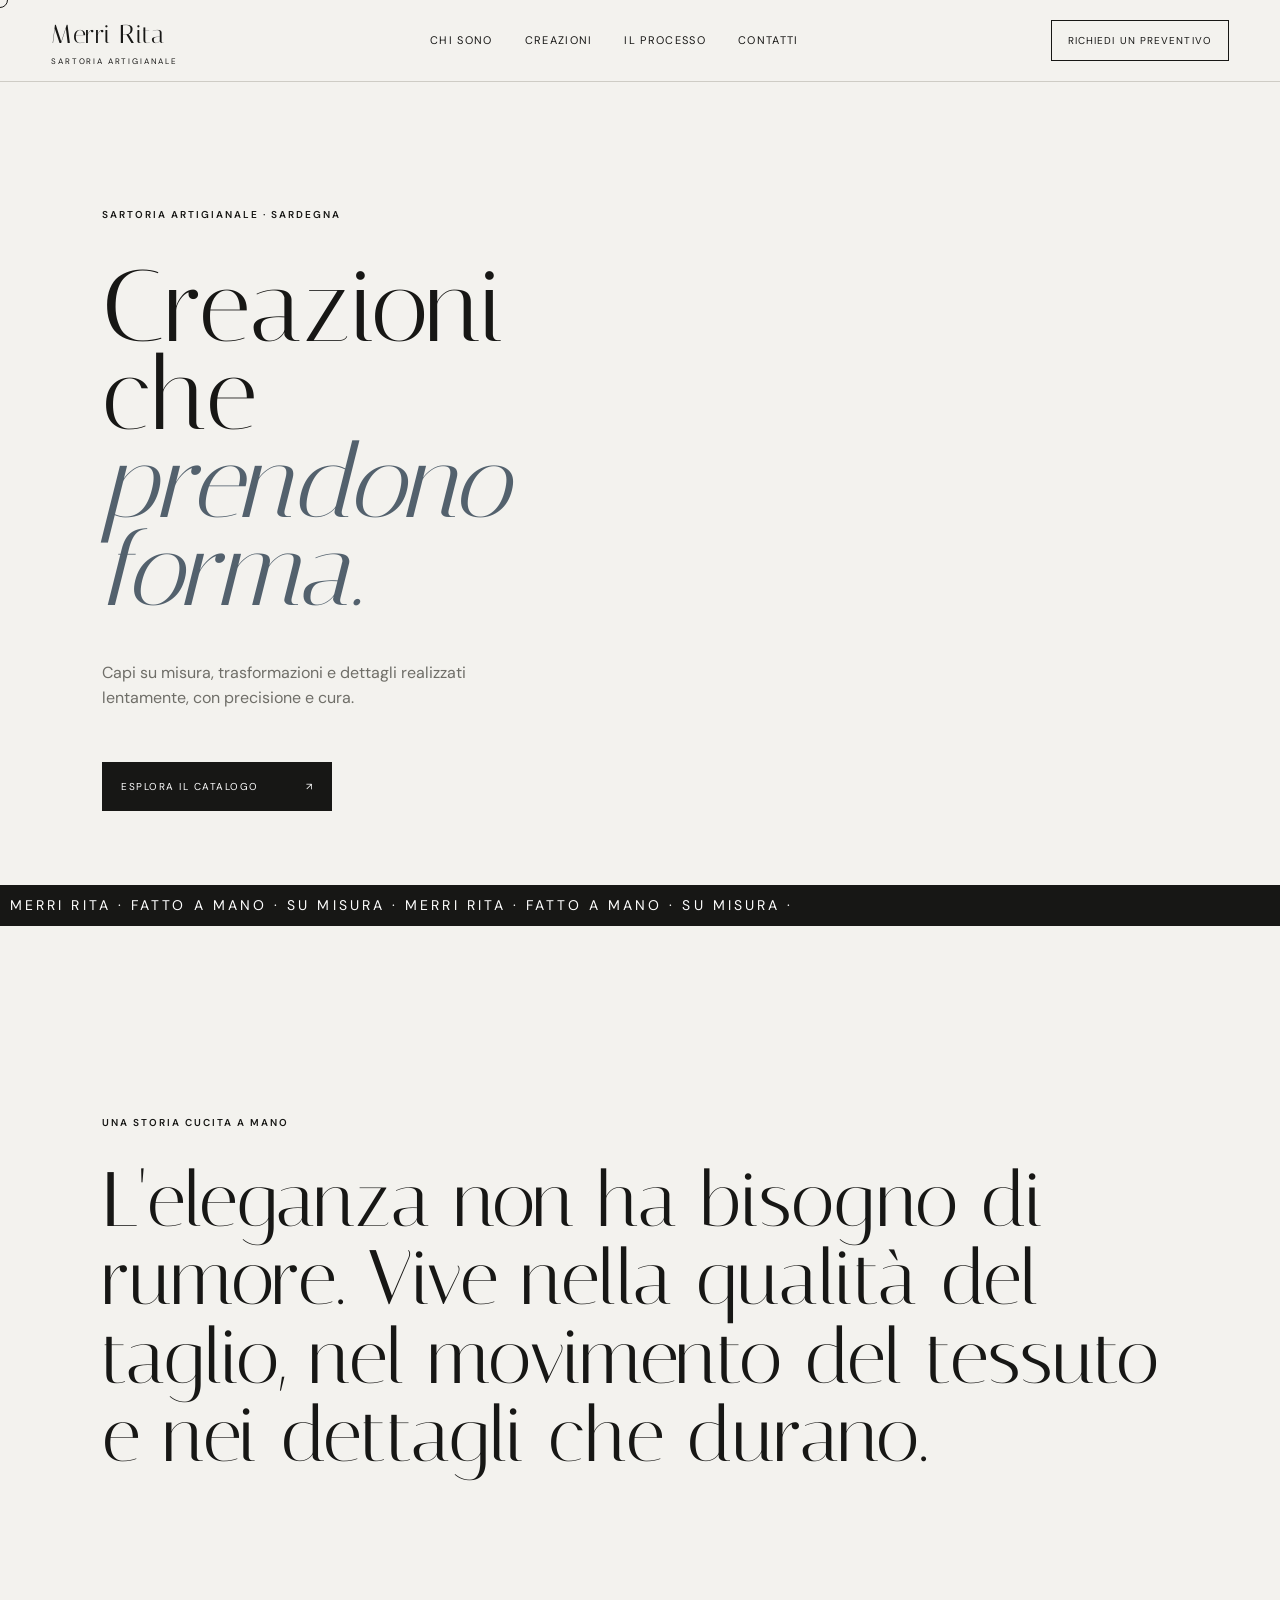
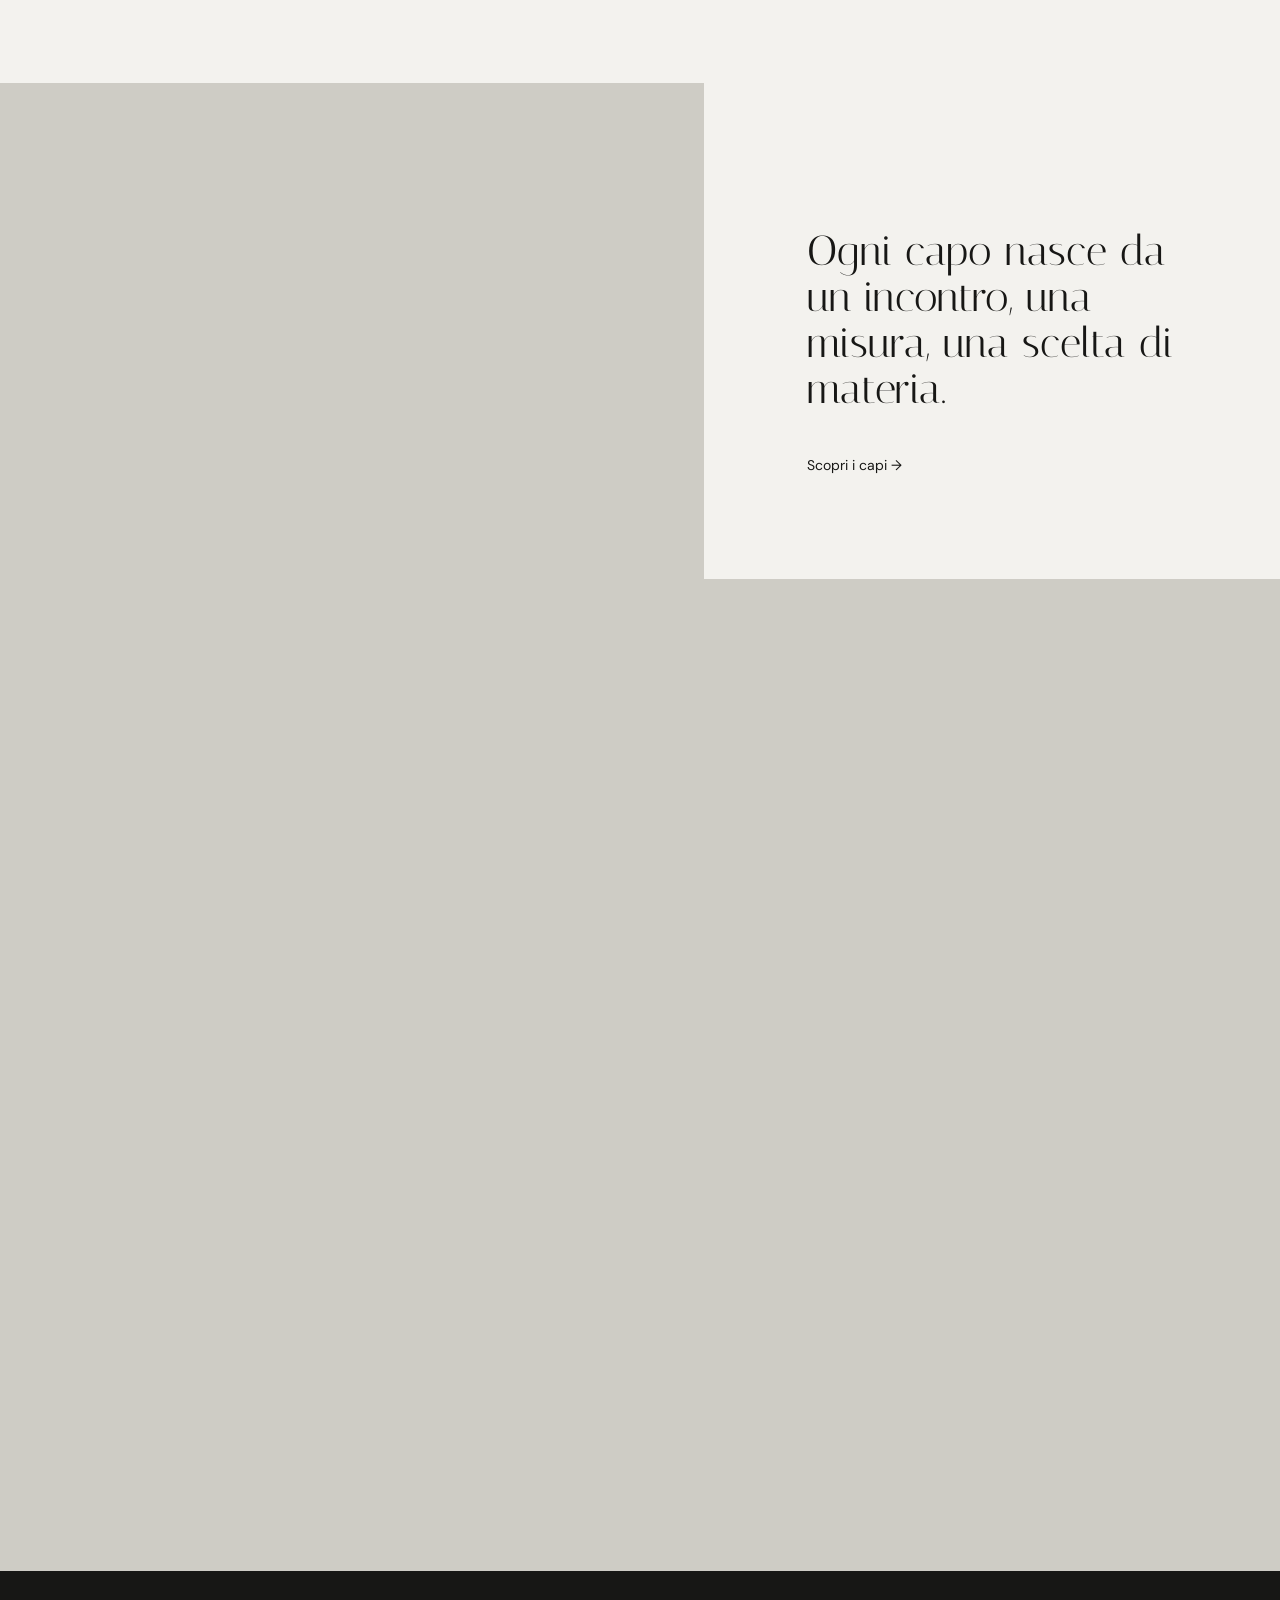
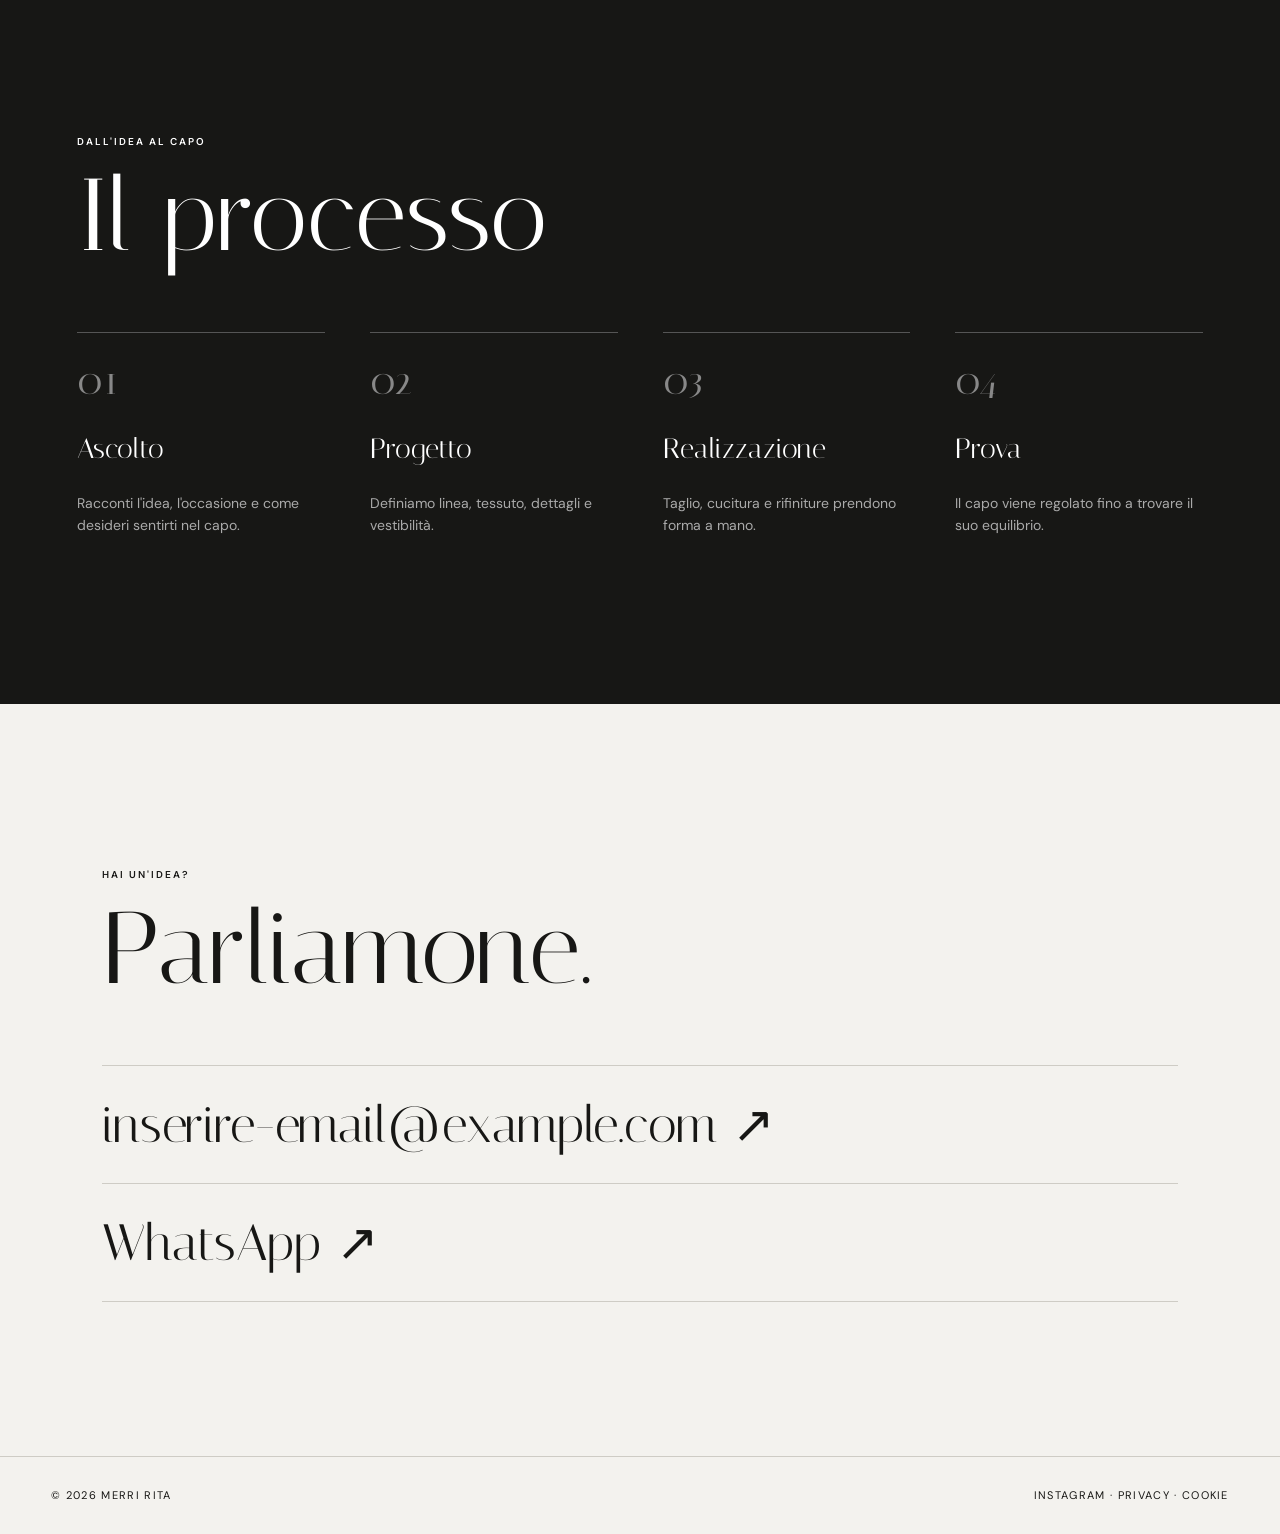
==== index.html @ fb763aa8 "Add files via upload" ====
<!doctype html><html lang="it"><head><meta charset="utf-8"><meta name="viewport" content="width=device-width,initial-scale=1"><meta name="description" content="Merri Rita, sartoria artigianale e creazioni su misura."><title>Merri Rita | Sartoria artigianale</title><link rel="preconnect" href="https://fonts.googleapis.com"><link rel="preconnect" href="https://fonts.gstatic.com" crossorigin><link href="https://fonts.googleapis.com/css2?family=DM+Sans:wght@300;400;500;600&family=Italiana&display=swap" rel="stylesheet"><link rel="stylesheet" href="styles.css"></head><body>
<div class="cursor"></div><header class="topbar"><a class="brand" href="index.html">Merri Rita<span>Sartoria artigianale</span></a><button class="menu" aria-label="Apri menu">Menu</button><nav><a href="#storia">Chi sono</a><a href="catalogo.html">Creazioni</a><a href="#processo">Il processo</a><a href="#contatti">Contatti</a></nav><a class="pill" href="#contatti">Richiedi un preventivo</a></header>
<main><section class="hero"><div class="hero-copy reveal"><p class="eyebrow">Sartoria artigianale · Sardegna</p><h1>Creazioni che<br><em>prendono forma.</em></h1><p class="lead">Capi su misura, trasformazioni e dettagli realizzati lentamente, con precisione e cura.</p><a class="cta" href="catalogo.html">Esplora il catalogo <span>↗</span></a></div><a href="catalogo.html" class="hero-media image-reveal"><img src="assets/images/hero.jpg" alt="Anteprima editoriale della collezione Merri Rita"><span class="vertical">Scorri per scoprire</span></a><div class="marquee"><div>MERRI RITA · FATTO A MANO · SU MISURA · MERRI RITA · FATTO A MANO · SU MISURA ·</div></div></section>
<section class="manifesto" id="storia"><p class="eyebrow reveal">Una storia cucita a mano</p><h2 class="split reveal">L'eleganza non ha bisogno di rumore. Vive nella qualità del taglio, nel movimento del tessuto e nei dettagli che durano.</h2></section>
<section class="editorial-grid"><a class="tile tall image-reveal" href="catalogo.html"><img src="assets/images/look-1.jpg" alt="Creazione sartoriale"><span>01 · Creazioni</span></a><div class="tile text-card reveal"><p>Ogni capo nasce da un incontro, una misura, una scelta di materia.</p><a href="catalogo.html">Scopri i capi →</a></div><a class="tile image-reveal" href="catalogo.html"><img src="assets/images/look-2.jpg" alt="Dettaglio sartoriale"><span>02 · Dettagli</span></a><a class="tile wide image-reveal" href="catalogo.html"><img src="assets/images/look-3.jpg" alt="Abito in movimento"><span>03 · Movimento</span></a></section>
<section class="process" id="processo"><div class="section-head reveal"><p class="eyebrow">Dall'idea al capo</p><h2>Il processo</h2></div><div class="steps"><article class="reveal"><b>01</b><h3>Ascolto</h3><p>Racconti l'idea, l'occasione e come desideri sentirti nel capo.</p></article><article class="reveal"><b>02</b><h3>Progetto</h3><p>Definiamo linea, tessuto, dettagli e vestibilità.</p></article><article class="reveal"><b>03</b><h3>Realizzazione</h3><p>Taglio, cucitura e rifiniture prendono forma a mano.</p></article><article class="reveal"><b>04</b><h3>Prova</h3><p>Il capo viene regolato fino a trovare il suo equilibrio.</p></article></div></section>
<section class="contact" id="contatti"><div class="reveal"><p class="eyebrow">Hai un'idea?</p><h2>Parliamone.</h2></div><a class="big-link" href="mailto:inserire-email@example.com">inserire-email@example.com ↗</a><a class="big-link" href="#">WhatsApp ↗</a></section></main><footer><span>© 2026 Merri Rita</span><span>Instagram · Privacy · Cookie</span></footer><script src="app.js"></script></body></html>
---- styles.css ----
:root{--ink:#171715;--paper:#f3f2ee;--line:#ceccc5;--muted:#6f6e68;--blue:#53616d}*{box-sizing:border-box}html{scroll-behavior:smooth}body{margin:0;background:var(--paper);color:var(--ink);font:14px/1.55 'DM Sans',sans-serif}body::selection{background:var(--ink);color:#fff}a{color:inherit;text-decoration:none}img{display:block;width:100%;height:100%;object-fit:cover}.topbar{position:sticky;top:0;z-index:50;height:82px;display:flex;align-items:center;justify-content:space-between;padding:0 4vw;border-bottom:1px solid var(--line);background:rgba(243,242,238,.88);backdrop-filter:blur(16px)}.brand{font-family:Italiana,serif;font-size:26px;letter-spacing:.02em}.brand span{display:block;font:8px 'DM Sans';text-transform:uppercase;letter-spacing:.23em}.topbar nav{display:flex;gap:32px;text-transform:uppercase;font-size:11px;letter-spacing:.12em}.topbar nav a{position:relative}.topbar nav a:after{content:"";position:absolute;left:0;right:100%;bottom:-7px;height:1px;background:var(--ink);transition:.4s}.topbar nav a:hover:after,.topbar nav a.active:after{right:0}.pill{border:1px solid var(--ink);padding:12px 16px;text-transform:uppercase;font-size:10px;letter-spacing:.11em;transition:.3s}.pill:hover,.cta:hover{background:var(--ink);color:#fff}.menu{display:none;background:none;border:0}.hero{min-height:calc(100vh - 82px);display:grid;grid-template-columns:42% 58%;position:relative;overflow:hidden}.hero-copy{padding:9vw 5vw 9vw 8vw;display:flex;flex-direction:column;justify-content:center}.eyebrow{text-transform:uppercase;letter-spacing:.2em;font-size:10px;font-weight:600}.hero h1,.catalog-hero h1,.product-copy h1{font:clamp(62px,8vw,130px)/.86 Italiana,serif;margin:30px 0}.hero h1 em{font-style:italic;color:var(--blue)}.lead{max-width:480px;color:var(--muted);font-size:16px}.cta{display:flex;align-items:center;justify-content:space-between;width:max-content;min-width:230px;margin-top:35px;padding:16px 18px;background:var(--ink);color:white;text-transform:uppercase;font-size:10px;letter-spacing:.15em;border:1px solid var(--ink);transition:.3s}.hero-media{position:relative;overflow:hidden}.hero-media img{transition:transform 1.4s cubic-bezier(.2,.8,.2,1)}.hero-media:hover img{transform:scale(1.025)}.vertical{position:absolute;right:18px;bottom:28px;color:#fff;writing-mode:vertical-rl;text-transform:uppercase;font-size:9px;letter-spacing:.25em}.marquee{position:absolute;bottom:0;left:0;right:0;overflow:hidden;background:var(--ink);color:#fff;padding:10px;text-transform:uppercase;letter-spacing:.22em}.marquee div{white-space:nowrap;animation:marquee 18s linear infinite}@keyframes marquee{to{transform:translateX(-50%)}}.manifesto{padding:14vw 8vw}.manifesto h2{max-width:1150px;font:clamp(42px,6vw,90px)/1.02 Italiana,serif;margin:30px 0}.editorial-grid{display:grid;grid-template-columns:1.1fr .9fr;gap:1px;background:var(--line)}.tile{min-height:55vh;position:relative;overflow:hidden;background:var(--paper)}.tile img{transition:transform 1.2s}.tile:hover img{transform:scale(1.035)}.tile span{position:absolute;left:25px;bottom:20px;color:#fff;text-transform:uppercase;font-size:10px;letter-spacing:.2em}.tile.tall{grid-row:span 2;min-height:110vh}.tile.wide{grid-column:2}.text-card{display:flex;flex-direction:column;justify-content:center;padding:8vw}.text-card p{font:42px/1.1 Italiana,serif}.process{padding:12vw 6vw;background:var(--ink);color:#fff}.section-head h2,.contact h2,.detail-strip h2{font:clamp(55px,8vw,110px)/.9 Italiana,serif;margin:20px 0 70px}.steps{display:grid;grid-template-columns:repeat(4,1fr);gap:45px}.steps article{border-top:1px solid #555;padding-top:24px}.steps b{font:40px Italiana;color:#888}.steps h3{font:28px Italiana}.steps p{color:#aaa}.contact{padding:12vw 8vw}.big-link{display:block;font:clamp(28px,4vw,60px) Italiana;border-top:1px solid var(--line);padding:28px 0}.big-link:last-child{border-bottom:1px solid var(--line)}footer{display:flex;justify-content:space-between;padding:30px 4vw;border-top:1px solid var(--line);font-size:11px;text-transform:uppercase;letter-spacing:.12em}.catalog-hero{display:grid;grid-template-columns:42% 58%;min-height:70vh}.catalog-hero>div:first-child{padding:9vw 6vw}.catalog-hero h1{margin-bottom:30px}.catalog-hero p{max-width:360px;color:var(--muted)}.catalog-hero>div:last-child{overflow:hidden}.catalog{padding:30px 4vw 10vw}.filters{display:flex;gap:12px;border-bottom:1px solid var(--line);padding:20px 0 30px;position:sticky;top:82px;background:var(--paper);z-index:20}.filter{border:0;background:none;padding:10px 20px;text-transform:uppercase;font-size:10px;letter-spacing:.15em;cursor:pointer}.filter.active{background:var(--ink);color:#fff}.product-grid{display:grid;grid-template-columns:repeat(3,1fr);gap:6vw 20px;padding-top:60px}.product{transition:opacity .4s,transform .4s}.product.hidden{opacity:0;transform:scale(.96);display:none}.product.offset{transform:translateY(80px)}.product>div{height:520px;position:relative;overflow:hidden}.product img{transition:transform .9s}.product:hover img{transform:scale(1.035)}.product i{position:absolute;right:15px;top:15px;background:#fff;border-radius:50%;width:48px;height:48px;display:grid;place-items:center;font-style:normal;font-size:10px}.product small{display:block;margin-top:18px;text-transform:uppercase;letter-spacing:.18em;color:var(--muted)}.product h2{font:28px Italiana;margin:8px 0}.product span{text-transform:uppercase;font-size:10px;letter-spacing:.1em}.product-page{min-height:calc(100vh - 82px);display:grid;grid-template-columns:58% 42%}.viewer-wrap{background:#e8e6e0;display:grid;place-items:center;padding:50px}.viewer{width:min(100%,720px);height:78vh;position:relative;cursor:ew-resize;touch-action:none;overflow:hidden}.viewer-hint{position:absolute;left:50%;bottom:20px;transform:translateX(-50%);padding:12px 18px;background:rgba(255,255,255,.9);font-size:10px;text-transform:uppercase;letter-spacing:.14em;white-space:nowrap}.product-copy{padding:7vw 5vw;display:flex;flex-direction:column;justify-content:center}.back{margin-bottom:70px;text-transform:uppercase;font-size:10px;letter-spacing:.12em}.product-copy h1{font-size:clamp(58px,6vw,94px)}dl{margin:35px 0;border-top:1px solid var(--line)}dl div{display:flex;justify-content:space-between;border-bottom:1px solid var(--line);padding:15px 0}dt{color:var(--muted)}.detail-strip{display:grid;grid-template-columns:1fr 1fr 1fr;align-items:stretch}.detail-strip img{height:60vh}.detail-strip>div{padding:6vw 4vw;display:flex;flex-direction:column;justify-content:center}.detail-strip h2{font-size:50px;margin:20px 0}.reveal{opacity:0;transform:translateY(45px);transition:opacity .9s,transform .9s cubic-bezier(.2,.8,.2,1)}.reveal.visible{opacity:1;transform:none}.image-reveal{clip-path:inset(0 0 100% 0);transition:clip-path 1.2s cubic-bezier(.2,.8,.2,1)}.image-reveal.visible{clip-path:inset(0)}.cursor{position:fixed;width:16px;height:16px;border:1px solid var(--ink);border-radius:50%;pointer-events:none;z-index:99;transform:translate(-50%,-50%);transition:width .2s,height .2s;display:none}@media(pointer:fine){.cursor{display:block}}@media(max-width:900px){.topbar{height:70px}.topbar nav,.topbar>.pill{display:none}.menu{display:block}.hero,.catalog-hero,.product-page{grid-template-columns:1fr}.hero-copy{padding:18vw 7vw 12vw}.hero-media{height:65vh}.manifesto{padding:25vw 7vw}.editorial-grid{grid-template-columns:1fr}.tile.tall{min-height:80vh}.tile.wide{grid-column:auto}.steps{grid-template-columns:1fr 1fr}.catalog-hero>div:first-child{padding:20vw 7vw 12vw}.catalog-hero>div:last-child{height:55vh}.filters{top:70px;overflow:auto}.product-grid{grid-template-columns:1fr 1fr}.product.offset{transform:none}.product>div{height:55vw}.viewer-wrap{padding:20px}.viewer{height:65vh}.detail-strip{grid-template-columns:1fr}.detail-strip img{height:55vh}}@media(max-width:560px){.hero h1,.catalog-hero h1{font-size:58px}.steps,.product-grid{grid-template-columns:1fr}.product>div{height:125vw}.detail-strip h2{font-size:40px}.contact{padding:25vw 7vw}footer{gap:20px;flex-direction:column}}@media(prefers-reduced-motion:reduce){*{scroll-behavior:auto!important;animation:none!important;transition:none!important}.reveal{opacity:1;transform:none}.image-reveal{clip-path:none}}
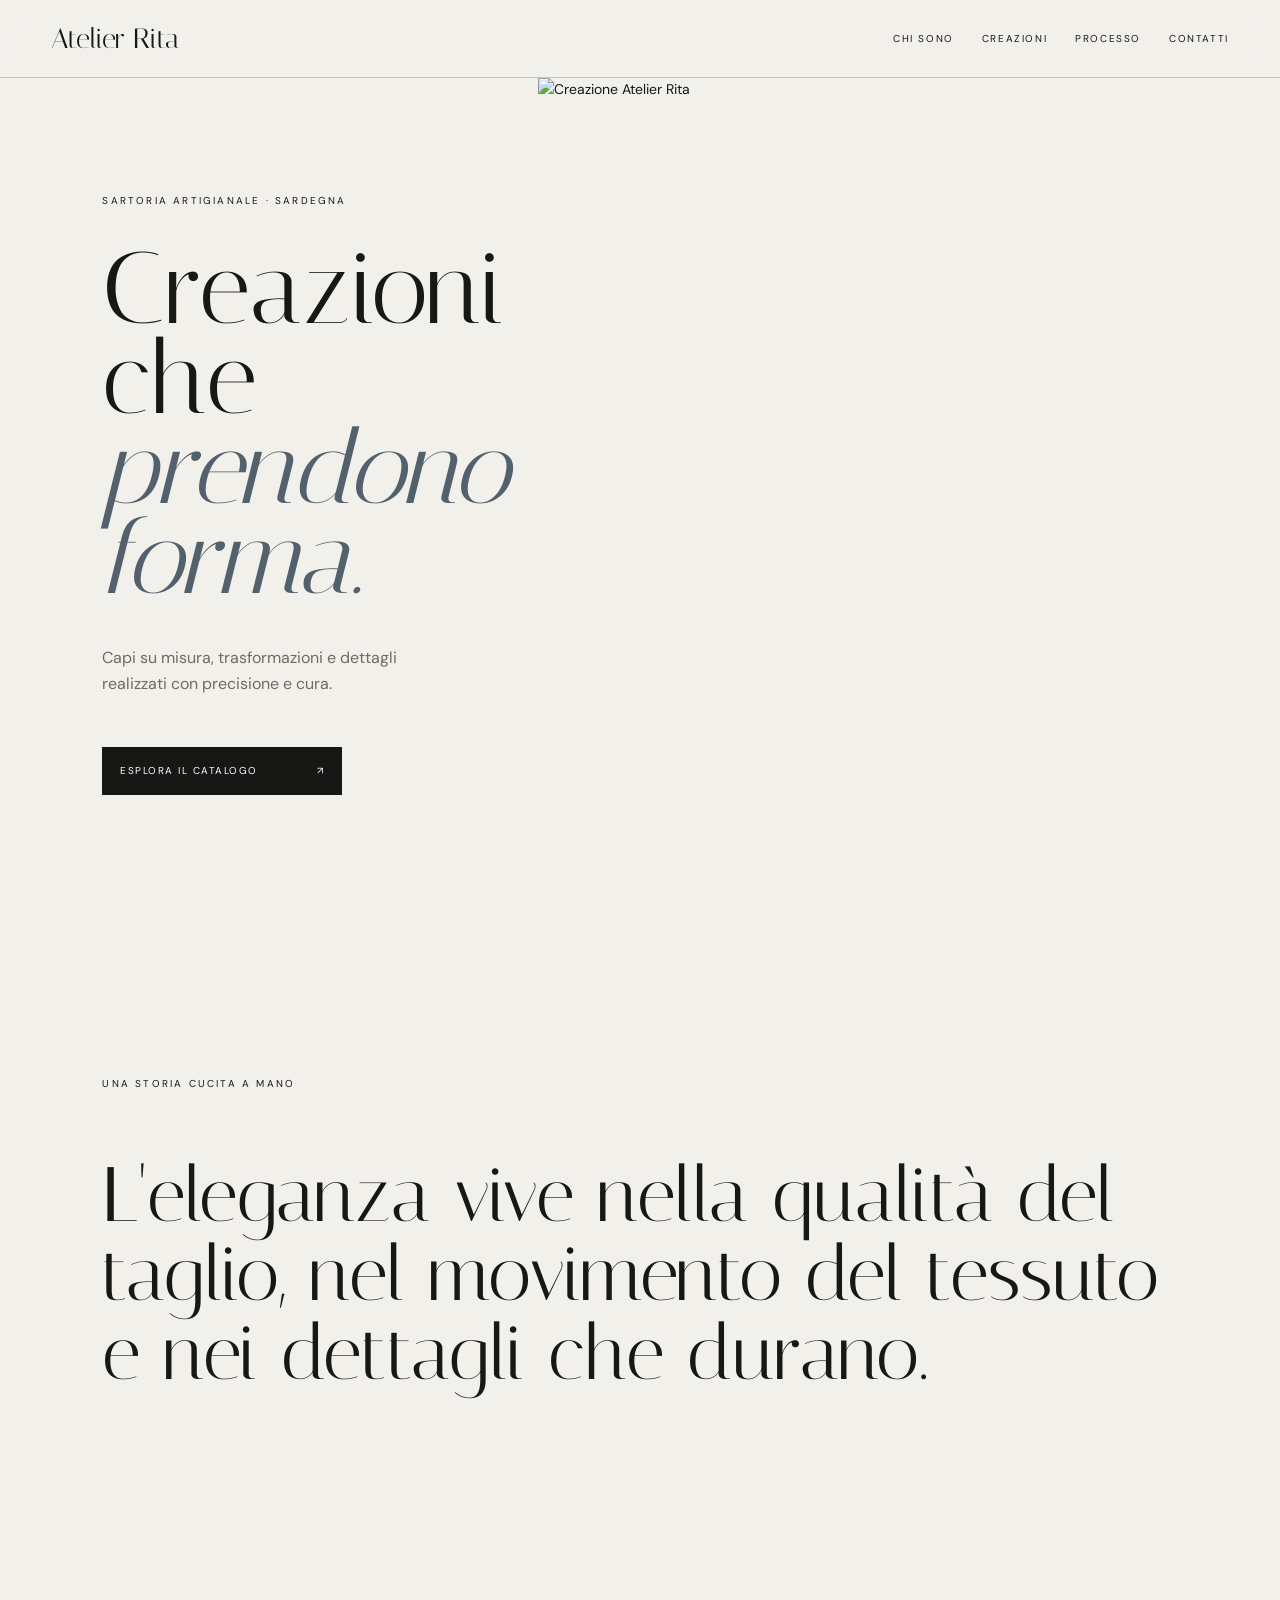
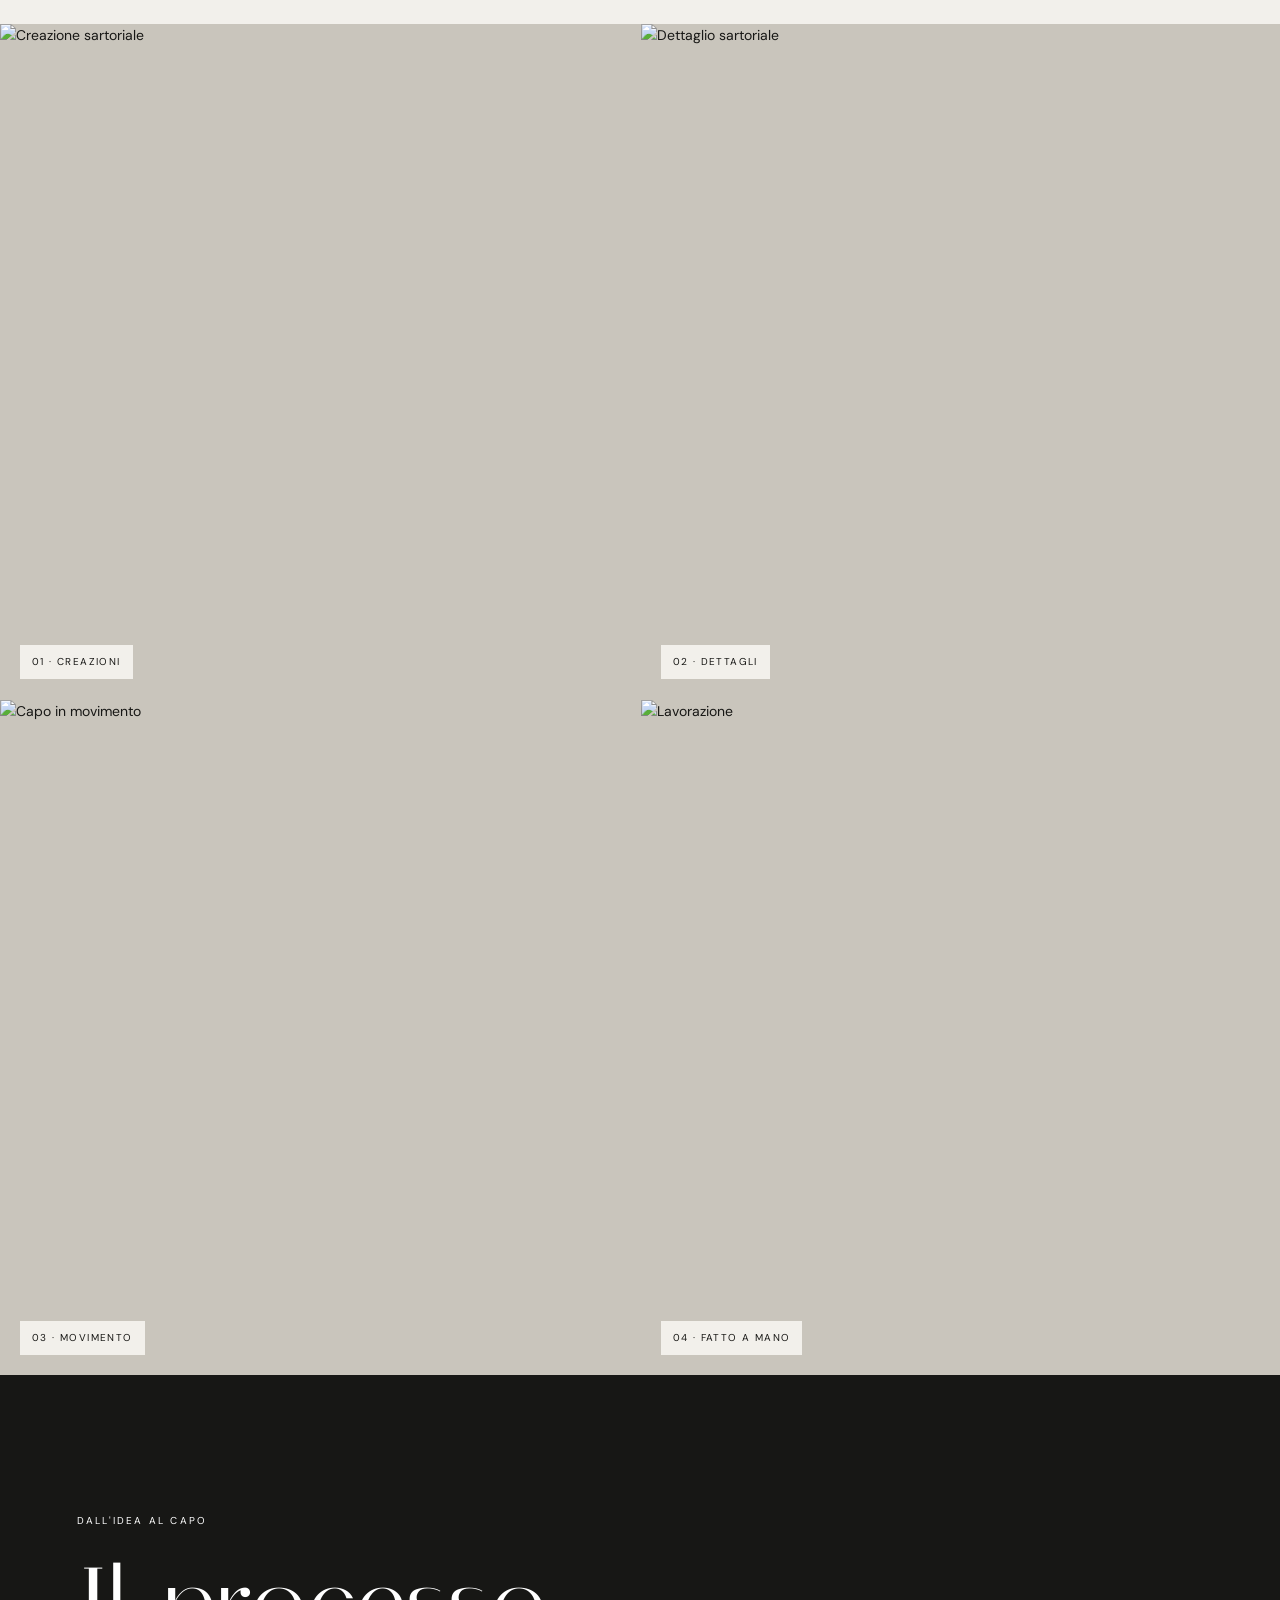
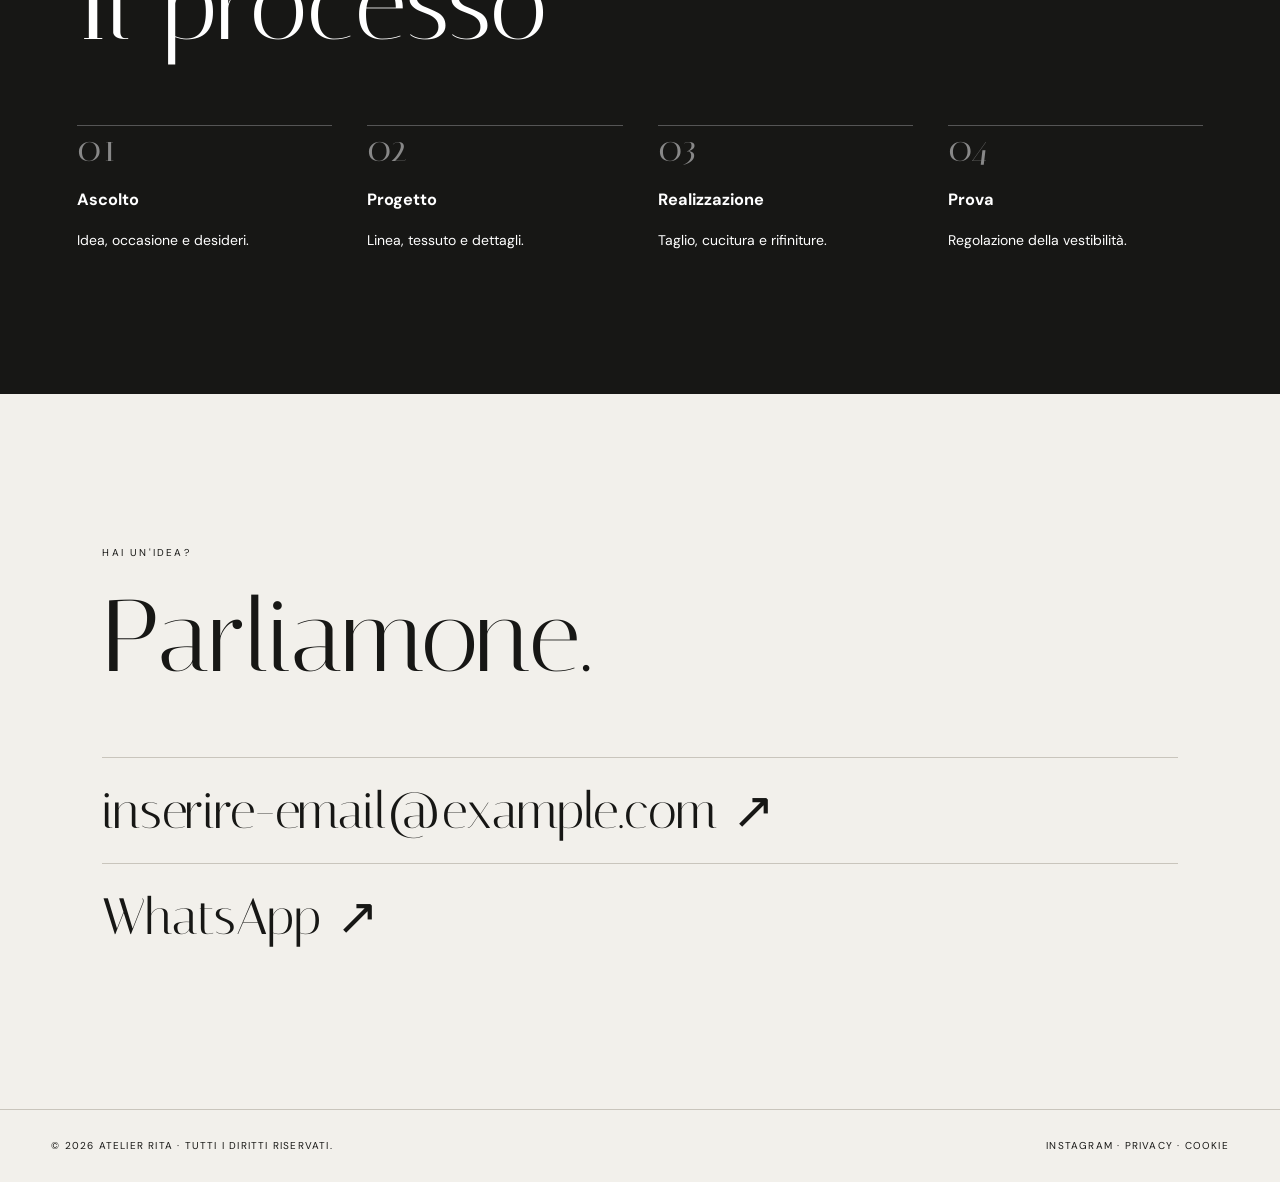
==== commit ea8adebd: "Add files via upload" ====
--- a/index.html
+++ b/index.html
@@ -1,7 +1 @@
-<!doctype html><html lang="it"><head><meta charset="utf-8"><meta name="viewport" content="width=device-width,initial-scale=1"><meta name="description" content="Merri Rita, sartoria artigianale e creazioni su misura."><title>Merri Rita | Sartoria artigianale</title><link rel="preconnect" href="https://fonts.googleapis.com"><link rel="preconnect" href="https://fonts.gstatic.com" crossorigin><link href="https://fonts.googleapis.com/css2?family=DM+Sans:wght@300;400;500;600&family=Italiana&display=swap" rel="stylesheet"><link rel="stylesheet" href="styles.css"></head><body>
-<div class="cursor"></div><header class="topbar"><a class="brand" href="index.html">Merri Rita<span>Sartoria artigianale</span></a><button class="menu" aria-label="Apri menu">Menu</button><nav><a href="#storia">Chi sono</a><a href="catalogo.html">Creazioni</a><a href="#processo">Il processo</a><a href="#contatti">Contatti</a></nav><a class="pill" href="#contatti">Richiedi un preventivo</a></header>
-<main><section class="hero"><div class="hero-copy reveal"><p class="eyebrow">Sartoria artigianale · Sardegna</p><h1>Creazioni che<br><em>prendono forma.</em></h1><p class="lead">Capi su misura, trasformazioni e dettagli realizzati lentamente, con precisione e cura.</p><a class="cta" href="catalogo.html">Esplora il catalogo <span>↗</span></a></div><a href="catalogo.html" class="hero-media image-reveal"><img src="assets/images/hero.jpg" alt="Anteprima editoriale della collezione Merri Rita"><span class="vertical">Scorri per scoprire</span></a><div class="marquee"><div>MERRI RITA · FATTO A MANO · SU MISURA · MERRI RITA · FATTO A MANO · SU MISURA ·</div></div></section>
-<section class="manifesto" id="storia"><p class="eyebrow reveal">Una storia cucita a mano</p><h2 class="split reveal">L'eleganza non ha bisogno di rumore. Vive nella qualità del taglio, nel movimento del tessuto e nei dettagli che durano.</h2></section>
-<section class="editorial-grid"><a class="tile tall image-reveal" href="catalogo.html"><img src="assets/images/look-1.jpg" alt="Creazione sartoriale"><span>01 · Creazioni</span></a><div class="tile text-card reveal"><p>Ogni capo nasce da un incontro, una misura, una scelta di materia.</p><a href="catalogo.html">Scopri i capi →</a></div><a class="tile image-reveal" href="catalogo.html"><img src="assets/images/look-2.jpg" alt="Dettaglio sartoriale"><span>02 · Dettagli</span></a><a class="tile wide image-reveal" href="catalogo.html"><img src="assets/images/look-3.jpg" alt="Abito in movimento"><span>03 · Movimento</span></a></section>
-<section class="process" id="processo"><div class="section-head reveal"><p class="eyebrow">Dall'idea al capo</p><h2>Il processo</h2></div><div class="steps"><article class="reveal"><b>01</b><h3>Ascolto</h3><p>Racconti l'idea, l'occasione e come desideri sentirti nel capo.</p></article><article class="reveal"><b>02</b><h3>Progetto</h3><p>Definiamo linea, tessuto, dettagli e vestibilità.</p></article><article class="reveal"><b>03</b><h3>Realizzazione</h3><p>Taglio, cucitura e rifiniture prendono forma a mano.</p></article><article class="reveal"><b>04</b><h3>Prova</h3><p>Il capo viene regolato fino a trovare il suo equilibrio.</p></article></div></section>
-<section class="contact" id="contatti"><div class="reveal"><p class="eyebrow">Hai un'idea?</p><h2>Parliamone.</h2></div><a class="big-link" href="mailto:inserire-email@example.com">inserire-email@example.com ↗</a><a class="big-link" href="#">WhatsApp ↗</a></section></main><footer><span>© 2026 Merri Rita</span><span>Instagram · Privacy · Cookie</span></footer><script src="app.js"></script></body></html>
+<!doctype html><html lang="it"><head><meta charset="utf-8"><meta name="viewport" content="width=device-width,initial-scale=1"><title>Atelier Rita | Sartoria artigianale</title><link rel="stylesheet" href="styles.css"></head><body><header class="nav"><a class="logo" href="index.html">Atelier Rita</a><div><a href="index.html#storia">Chi sono</a><a href="catalogo.html">Creazioni</a><a href="index.html#processo">Processo</a><a href="index.html#contatti">Contatti</a></div></header><main><section class="hero"><div class="copy reveal"><p class="ey">Sartoria artigianale · Sardegna</p><h1>Creazioni che<br><em>prendono forma.</em></h1><p class="lead">Capi su misura, trasformazioni e dettagli realizzati con precisione e cura.</p><a class="btn" href="catalogo.html">Esplora il catalogo <span>↗</span></a></div><a class="photo" href="catalogo.html"><img src="assets/images/hero.jpg" alt="Creazione Atelier Rita"></a></section><section class="manifesto" id="storia"><p class="ey reveal">Una storia cucita a mano</p><h2 class="reveal">L'eleganza vive nella qualità del taglio, nel movimento del tessuto e nei dettagli che durano.</h2></section><section class="grid"><a class="tile" href="catalogo.html"><img src="assets/images/look-1.jpg" alt="Creazione sartoriale"><span>01 · Creazioni</span></a><a class="tile" href="catalogo.html"><img src="assets/images/look-2.jpg" alt="Dettaglio sartoriale"><span>02 · Dettagli</span></a><a class="tile" href="catalogo.html"><img src="assets/images/look-3.jpg" alt="Capo in movimento"><span>03 · Movimento</span></a><a class="tile" href="catalogo.html"><img src="assets/images/process.jpg" alt="Lavorazione"><span>04 · Fatto a mano</span></a></section><section class="process" id="processo"><p class="ey">Dall'idea al capo</p><h2>Il processo</h2><div class="steps"><article><b>01</b><h3>Ascolto</h3><p>Idea, occasione e desideri.</p></article><article><b>02</b><h3>Progetto</h3><p>Linea, tessuto e dettagli.</p></article><article><b>03</b><h3>Realizzazione</h3><p>Taglio, cucitura e rifiniture.</p></article><article><b>04</b><h3>Prova</h3><p>Regolazione della vestibilità.</p></article></div></section><section class="contact" id="contatti"><p class="ey">Hai un'idea?</p><h2>Parliamone.</h2><a href="mailto:inserire-email@example.com">inserire-email@example.com ↗</a><a href="#">WhatsApp ↗</a></section></main><footer><span>© 2026 Atelier Rita · Tutti i diritti riservati.</span><span>Instagram · Privacy · Cookie</span></footer><script src="app.js"></script></body></html>
--- a/styles.css
+++ b/styles.css
@@ -1 +1 @@
-:root{--ink:#171715;--paper:#f3f2ee;--line:#ceccc5;--muted:#6f6e68;--blue:#53616d}*{box-sizing:border-box}html{scroll-behavior:smooth}body{margin:0;background:var(--paper);color:var(--ink);font:14px/1.55 'DM Sans',sans-serif}body::selection{background:var(--ink);color:#fff}a{color:inherit;text-decoration:none}img{display:block;width:100%;height:100%;object-fit:cover}.topbar{position:sticky;top:0;z-index:50;height:82px;display:flex;align-items:center;justify-content:space-between;padding:0 4vw;border-bottom:1px solid var(--line);background:rgba(243,242,238,.88);backdrop-filter:blur(16px)}.brand{font-family:Italiana,serif;font-size:26px;letter-spacing:.02em}.brand span{display:block;font:8px 'DM Sans';text-transform:uppercase;letter-spacing:.23em}.topbar nav{display:flex;gap:32px;text-transform:uppercase;font-size:11px;letter-spacing:.12em}.topbar nav a{position:relative}.topbar nav a:after{content:"";position:absolute;left:0;right:100%;bottom:-7px;height:1px;background:var(--ink);transition:.4s}.topbar nav a:hover:after,.topbar nav a.active:after{right:0}.pill{border:1px solid var(--ink);padding:12px 16px;text-transform:uppercase;font-size:10px;letter-spacing:.11em;transition:.3s}.pill:hover,.cta:hover{background:var(--ink);color:#fff}.menu{display:none;background:none;border:0}.hero{min-height:calc(100vh - 82px);display:grid;grid-template-columns:42% 58%;position:relative;overflow:hidden}.hero-copy{padding:9vw 5vw 9vw 8vw;display:flex;flex-direction:column;justify-content:center}.eyebrow{text-transform:uppercase;letter-spacing:.2em;font-size:10px;font-weight:600}.hero h1,.catalog-hero h1,.product-copy h1{font:clamp(62px,8vw,130px)/.86 Italiana,serif;margin:30px 0}.hero h1 em{font-style:italic;color:var(--blue)}.lead{max-width:480px;color:var(--muted);font-size:16px}.cta{display:flex;align-items:center;justify-content:space-between;width:max-content;min-width:230px;margin-top:35px;padding:16px 18px;background:var(--ink);color:white;text-transform:uppercase;font-size:10px;letter-spacing:.15em;border:1px solid var(--ink);transition:.3s}.hero-media{position:relative;overflow:hidden}.hero-media img{transition:transform 1.4s cubic-bezier(.2,.8,.2,1)}.hero-media:hover img{transform:scale(1.025)}.vertical{position:absolute;right:18px;bottom:28px;color:#fff;writing-mode:vertical-rl;text-transform:uppercase;font-size:9px;letter-spacing:.25em}.marquee{position:absolute;bottom:0;left:0;right:0;overflow:hidden;background:var(--ink);color:#fff;padding:10px;text-transform:uppercase;letter-spacing:.22em}.marquee div{white-space:nowrap;animation:marquee 18s linear infinite}@keyframes marquee{to{transform:translateX(-50%)}}.manifesto{padding:14vw 8vw}.manifesto h2{max-width:1150px;font:clamp(42px,6vw,90px)/1.02 Italiana,serif;margin:30px 0}.editorial-grid{display:grid;grid-template-columns:1.1fr .9fr;gap:1px;background:var(--line)}.tile{min-height:55vh;position:relative;overflow:hidden;background:var(--paper)}.tile img{transition:transform 1.2s}.tile:hover img{transform:scale(1.035)}.tile span{position:absolute;left:25px;bottom:20px;color:#fff;text-transform:uppercase;font-size:10px;letter-spacing:.2em}.tile.tall{grid-row:span 2;min-height:110vh}.tile.wide{grid-column:2}.text-card{display:flex;flex-direction:column;justify-content:center;padding:8vw}.text-card p{font:42px/1.1 Italiana,serif}.process{padding:12vw 6vw;background:var(--ink);color:#fff}.section-head h2,.contact h2,.detail-strip h2{font:clamp(55px,8vw,110px)/.9 Italiana,serif;margin:20px 0 70px}.steps{display:grid;grid-template-columns:repeat(4,1fr);gap:45px}.steps article{border-top:1px solid #555;padding-top:24px}.steps b{font:40px Italiana;color:#888}.steps h3{font:28px Italiana}.steps p{color:#aaa}.contact{padding:12vw 8vw}.big-link{display:block;font:clamp(28px,4vw,60px) Italiana;border-top:1px solid var(--line);padding:28px 0}.big-link:last-child{border-bottom:1px solid var(--line)}footer{display:flex;justify-content:space-between;padding:30px 4vw;border-top:1px solid var(--line);font-size:11px;text-transform:uppercase;letter-spacing:.12em}.catalog-hero{display:grid;grid-template-columns:42% 58%;min-height:70vh}.catalog-hero>div:first-child{padding:9vw 6vw}.catalog-hero h1{margin-bottom:30px}.catalog-hero p{max-width:360px;color:var(--muted)}.catalog-hero>div:last-child{overflow:hidden}.catalog{padding:30px 4vw 10vw}.filters{display:flex;gap:12px;border-bottom:1px solid var(--line);padding:20px 0 30px;position:sticky;top:82px;background:var(--paper);z-index:20}.filter{border:0;background:none;padding:10px 20px;text-transform:uppercase;font-size:10px;letter-spacing:.15em;cursor:pointer}.filter.active{background:var(--ink);color:#fff}.product-grid{display:grid;grid-template-columns:repeat(3,1fr);gap:6vw 20px;padding-top:60px}.product{transition:opacity .4s,transform .4s}.product.hidden{opacity:0;transform:scale(.96);display:none}.product.offset{transform:translateY(80px)}.product>div{height:520px;position:relative;overflow:hidden}.product img{transition:transform .9s}.product:hover img{transform:scale(1.035)}.product i{position:absolute;right:15px;top:15px;background:#fff;border-radius:50%;width:48px;height:48px;display:grid;place-items:center;font-style:normal;font-size:10px}.product small{display:block;margin-top:18px;text-transform:uppercase;letter-spacing:.18em;color:var(--muted)}.product h2{font:28px Italiana;margin:8px 0}.product span{text-transform:uppercase;font-size:10px;letter-spacing:.1em}.product-page{min-height:calc(100vh - 82px);display:grid;grid-template-columns:58% 42%}.viewer-wrap{background:#e8e6e0;display:grid;place-items:center;padding:50px}.viewer{width:min(100%,720px);height:78vh;position:relative;cursor:ew-resize;touch-action:none;overflow:hidden}.viewer-hint{position:absolute;left:50%;bottom:20px;transform:translateX(-50%);padding:12px 18px;background:rgba(255,255,255,.9);font-size:10px;text-transform:uppercase;letter-spacing:.14em;white-space:nowrap}.product-copy{padding:7vw 5vw;display:flex;flex-direction:column;justify-content:center}.back{margin-bottom:70px;text-transform:uppercase;font-size:10px;letter-spacing:.12em}.product-copy h1{font-size:clamp(58px,6vw,94px)}dl{margin:35px 0;border-top:1px solid var(--line)}dl div{display:flex;justify-content:space-between;border-bottom:1px solid var(--line);padding:15px 0}dt{color:var(--muted)}.detail-strip{display:grid;grid-template-columns:1fr 1fr 1fr;align-items:stretch}.detail-strip img{height:60vh}.detail-strip>div{padding:6vw 4vw;display:flex;flex-direction:column;justify-content:center}.detail-strip h2{font-size:50px;margin:20px 0}.reveal{opacity:0;transform:translateY(45px);transition:opacity .9s,transform .9s cubic-bezier(.2,.8,.2,1)}.reveal.visible{opacity:1;transform:none}.image-reveal{clip-path:inset(0 0 100% 0);transition:clip-path 1.2s cubic-bezier(.2,.8,.2,1)}.image-reveal.visible{clip-path:inset(0)}.cursor{position:fixed;width:16px;height:16px;border:1px solid var(--ink);border-radius:50%;pointer-events:none;z-index:99;transform:translate(-50%,-50%);transition:width .2s,height .2s;display:none}@media(pointer:fine){.cursor{display:block}}@media(max-width:900px){.topbar{height:70px}.topbar nav,.topbar>.pill{display:none}.menu{display:block}.hero,.catalog-hero,.product-page{grid-template-columns:1fr}.hero-copy{padding:18vw 7vw 12vw}.hero-media{height:65vh}.manifesto{padding:25vw 7vw}.editorial-grid{grid-template-columns:1fr}.tile.tall{min-height:80vh}.tile.wide{grid-column:auto}.steps{grid-template-columns:1fr 1fr}.catalog-hero>div:first-child{padding:20vw 7vw 12vw}.catalog-hero>div:last-child{height:55vh}.filters{top:70px;overflow:auto}.product-grid{grid-template-columns:1fr 1fr}.product.offset{transform:none}.product>div{height:55vw}.viewer-wrap{padding:20px}.viewer{height:65vh}.detail-strip{grid-template-columns:1fr}.detail-strip img{height:55vh}}@media(max-width:560px){.hero h1,.catalog-hero h1{font-size:58px}.steps,.product-grid{grid-template-columns:1fr}.product>div{height:125vw}.detail-strip h2{font-size:40px}.contact{padding:25vw 7vw}footer{gap:20px;flex-direction:column}}@media(prefers-reduced-motion:reduce){*{scroll-behavior:auto!important;animation:none!important;transition:none!important}.reveal{opacity:1;transform:none}.image-reveal{clip-path:none}}
+@import url("https://fonts.googleapis.com/css2?family=DM+Sans:wght@300;400;500&family=Italiana&display=swap");:root{--p:#f2f0eb;--i:#171715;--m:#6d6b65;--b:#c9c5bc}*{box-sizing:border-box}html{scroll-behavior:smooth}body{margin:0;background:var(--p);color:var(--i);font:14px/1.6 "DM Sans",sans-serif}a{color:inherit;text-decoration:none}img{width:100%;height:100%;object-fit:cover}.nav{height:78px;position:sticky;top:0;z-index:20;display:flex;align-items:center;justify-content:space-between;padding:0 4vw;background:rgba(242,240,235,.9);backdrop-filter:blur(14px);border-bottom:1px solid var(--b)}.logo{font:28px Italiana}.nav div{display:flex;gap:28px;text-transform:uppercase;font-size:10px;letter-spacing:.16em}.hero{min-height:calc(100vh - 78px);display:grid;grid-template-columns:42% 58%}.copy{padding:8vw;display:flex;flex-direction:column;justify-content:center}.ey{font-size:10px;text-transform:uppercase;letter-spacing:.22em}.hero h1,.head h1,.info h1{font:clamp(60px,8vw,126px)/.88 Italiana;margin:25px 0}.hero h1 em{color:#53616d}.lead{max-width:440px;color:var(--m);font-size:16px}.btn{display:inline-flex;justify-content:space-between;width:240px;margin-top:35px;padding:16px 18px;background:var(--i);color:white;text-transform:uppercase;font-size:10px;letter-spacing:.15em}.photo{overflow:hidden}.photo img,.card img{transition:transform 1s}.photo:hover img,.card:hover img{transform:scale(1.03)}.manifesto{padding:13vw 8vw}.manifesto h2{max-width:1100px;font:clamp(40px,6vw,86px)/1.03 Italiana}.grid{display:grid;grid-template-columns:repeat(2,1fr);gap:1px;background:var(--b)}.tile{height:75vh;position:relative;overflow:hidden}.tile span{position:absolute;bottom:20px;left:20px;background:var(--p);padding:9px 12px;font-size:10px;text-transform:uppercase;letter-spacing:.14em}.process{background:var(--i);color:white;padding:10vw 6vw}.process h2,.contact h2{font:clamp(55px,8vw,110px) Italiana;margin:15px 0 60px}.steps{display:grid;grid-template-columns:repeat(4,1fr);gap:35px}.steps article{border-top:1px solid #555}.steps b{font:38px Italiana;color:#888}.contact{padding:11vw 8vw}.contact a{display:block;border-top:1px solid var(--b);padding:22px 0;font:clamp(24px,4vw,54px) Italiana}footer{display:flex;justify-content:space-between;padding:28px 4vw;border-top:1px solid var(--b);font-size:10px;text-transform:uppercase;letter-spacing:.12em}.head{display:grid;grid-template-columns:45% 55%;min-height:65vh}.head>div:first-child{padding:8vw 6vw}.catalog{padding:40px 4vw 10vw}.filters{display:flex;gap:10px;padding:20px 0;border-bottom:1px solid var(--b)}button{border:0;background:none;padding:10px 18px;text-transform:uppercase;font-size:10px;letter-spacing:.12em}.active{background:var(--i);color:white}.cards{display:grid;grid-template-columns:repeat(3,1fr);gap:70px 20px;padding-top:60px}.card>div{height:510px;overflow:hidden;position:relative}.card i{position:absolute;right:15px;top:15px;background:white;border-radius:50%;width:50px;height:50px;display:grid;place-items:center;font-style:normal}.card h2{font:28px Italiana;margin:8px 0}.card small{display:block;margin-top:15px;text-transform:uppercase;letter-spacing:.15em}.hidden{display:none}.product{display:grid;grid-template-columns:58% 42%;min-height:calc(100vh - 78px)}.viewer{height:78vh;margin:40px;background:#e7e4de;position:relative;cursor:ew-resize;touch-action:none}.hint{position:absolute;bottom:20px;left:50%;transform:translateX(-50%);background:white;padding:12px;white-space:nowrap}.info{padding:7vw 5vw;display:flex;flex-direction:column;justify-content:center}.info h1{font-size:clamp(55px,6vw,90px)}dl div{display:flex;justify-content:space-between;padding:14px 0;border-bottom:1px solid var(--b)}.detail{display:grid;grid-template-columns:1fr 1fr 1fr}.detail>*{height:55vh}.detail section{padding:5vw;display:flex;flex-direction:column;justify-content:center}.reveal{opacity:0;transform:translateY(35px);transition:.9s}.reveal.on{opacity:1;transform:none}@media(max-width:800px){.nav div{display:none}.hero,.head,.product{grid-template-columns:1fr}.photo,.head .photo{height:60vh}.grid,.cards{grid-template-columns:1fr}.steps{grid-template-columns:1fr 1fr}.detail{grid-template-columns:1fr}.viewer{height:65vh;margin:20px}.hero h1,.head h1{font-size:60px}}@media(prefers-reduced-motion:reduce){*{transition:none!important}.reveal{opacity:1;transform:none}}
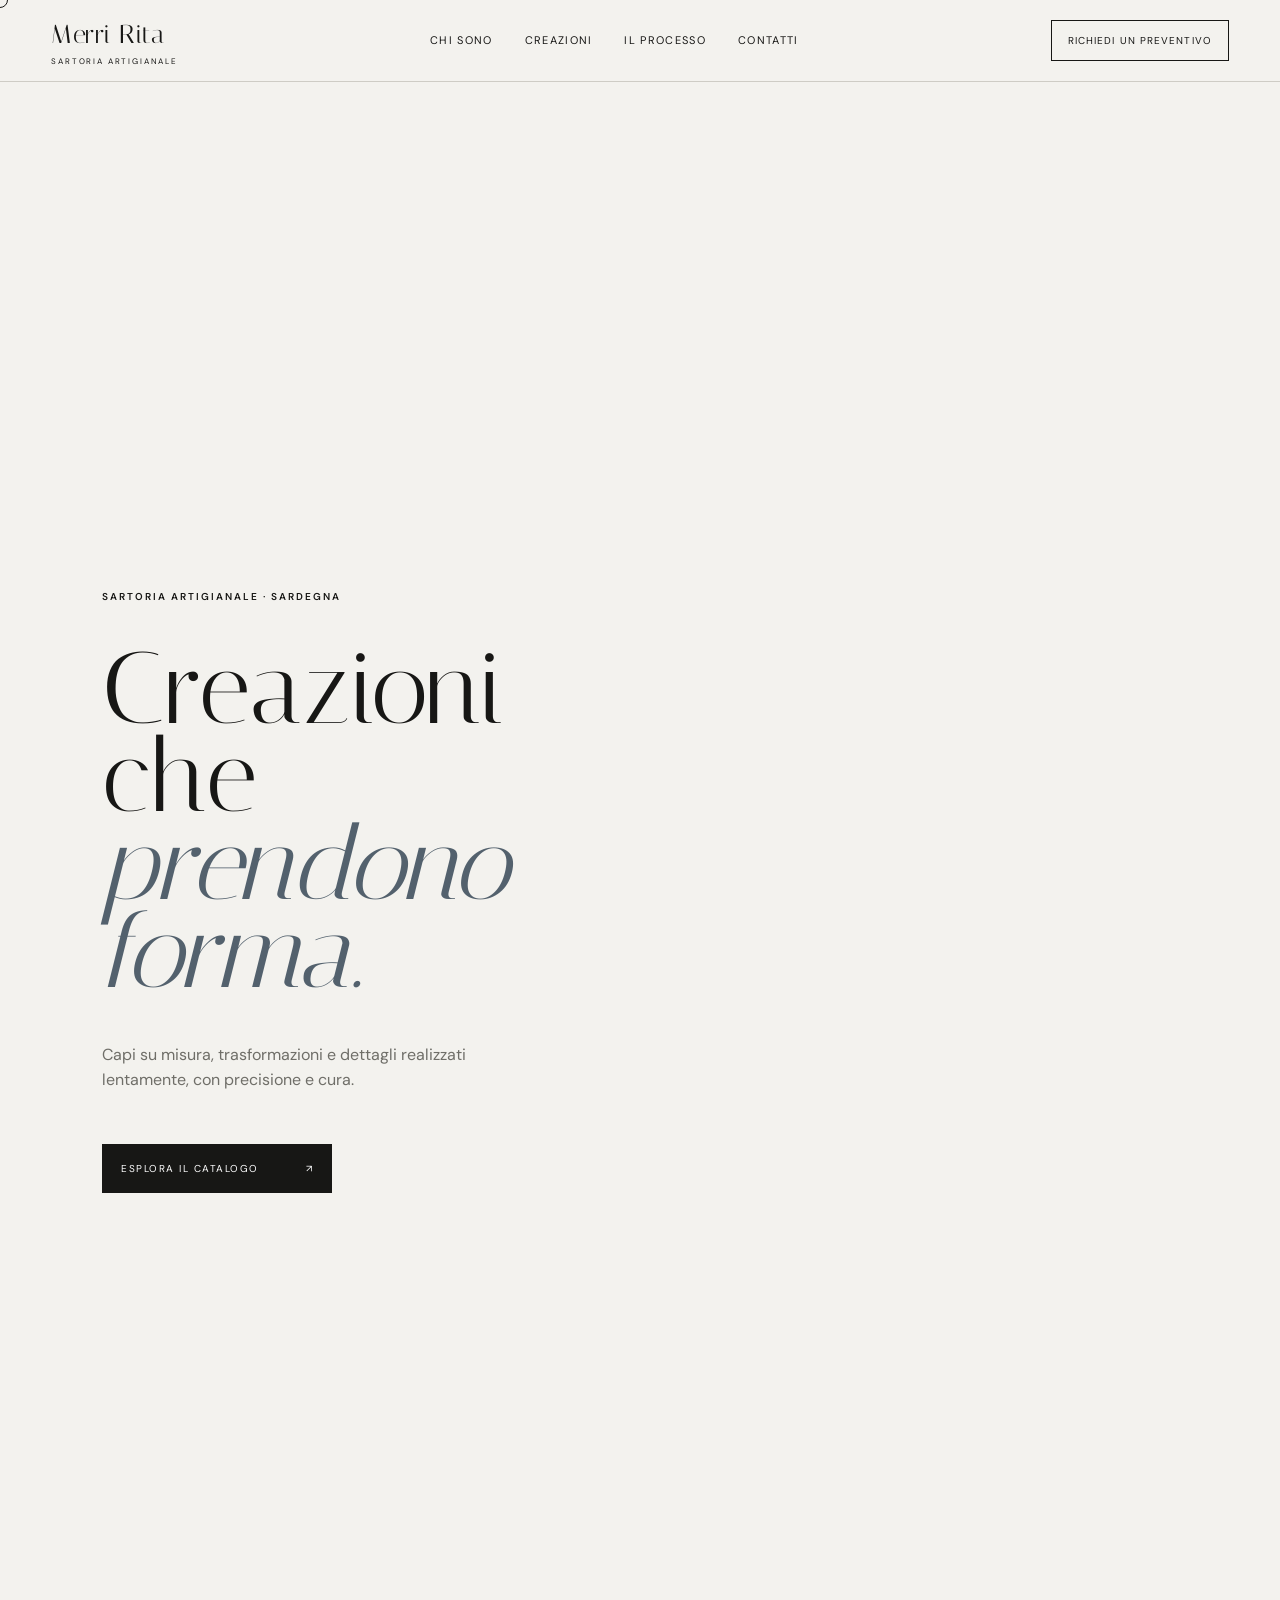
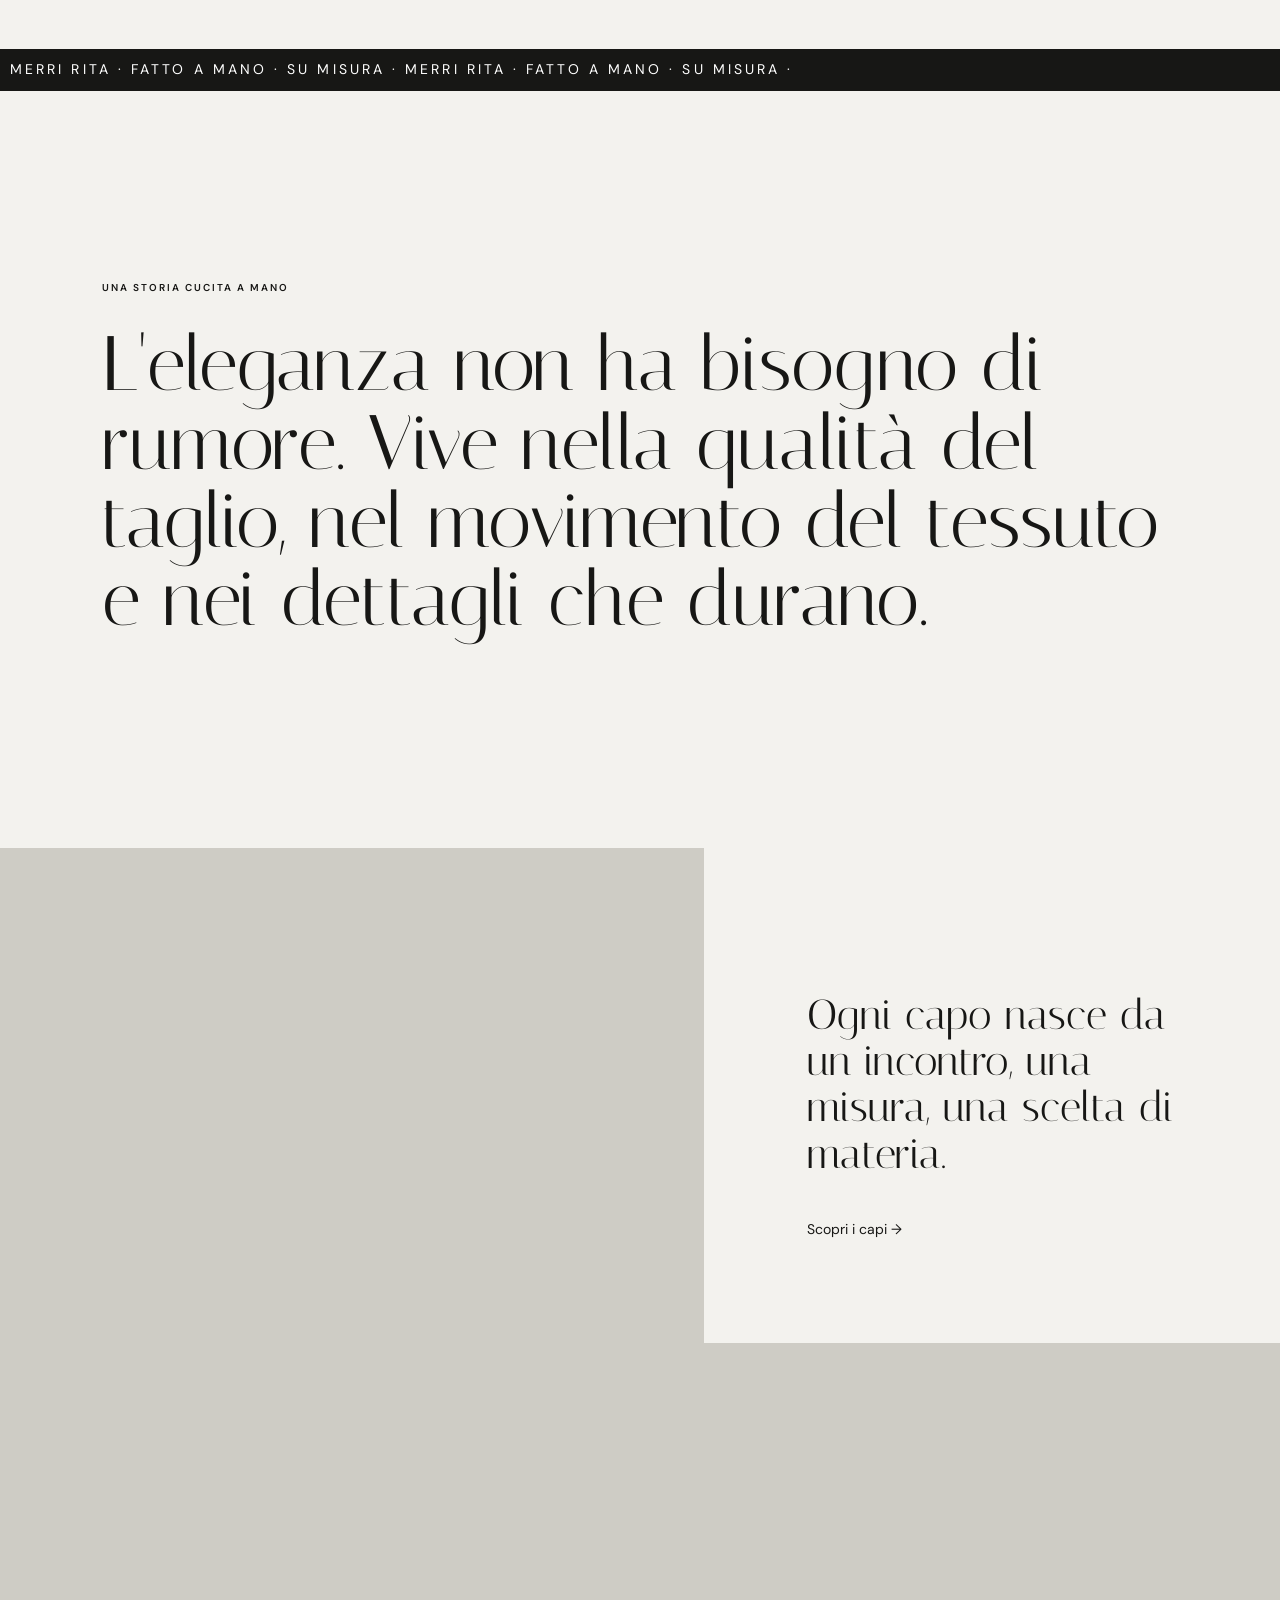
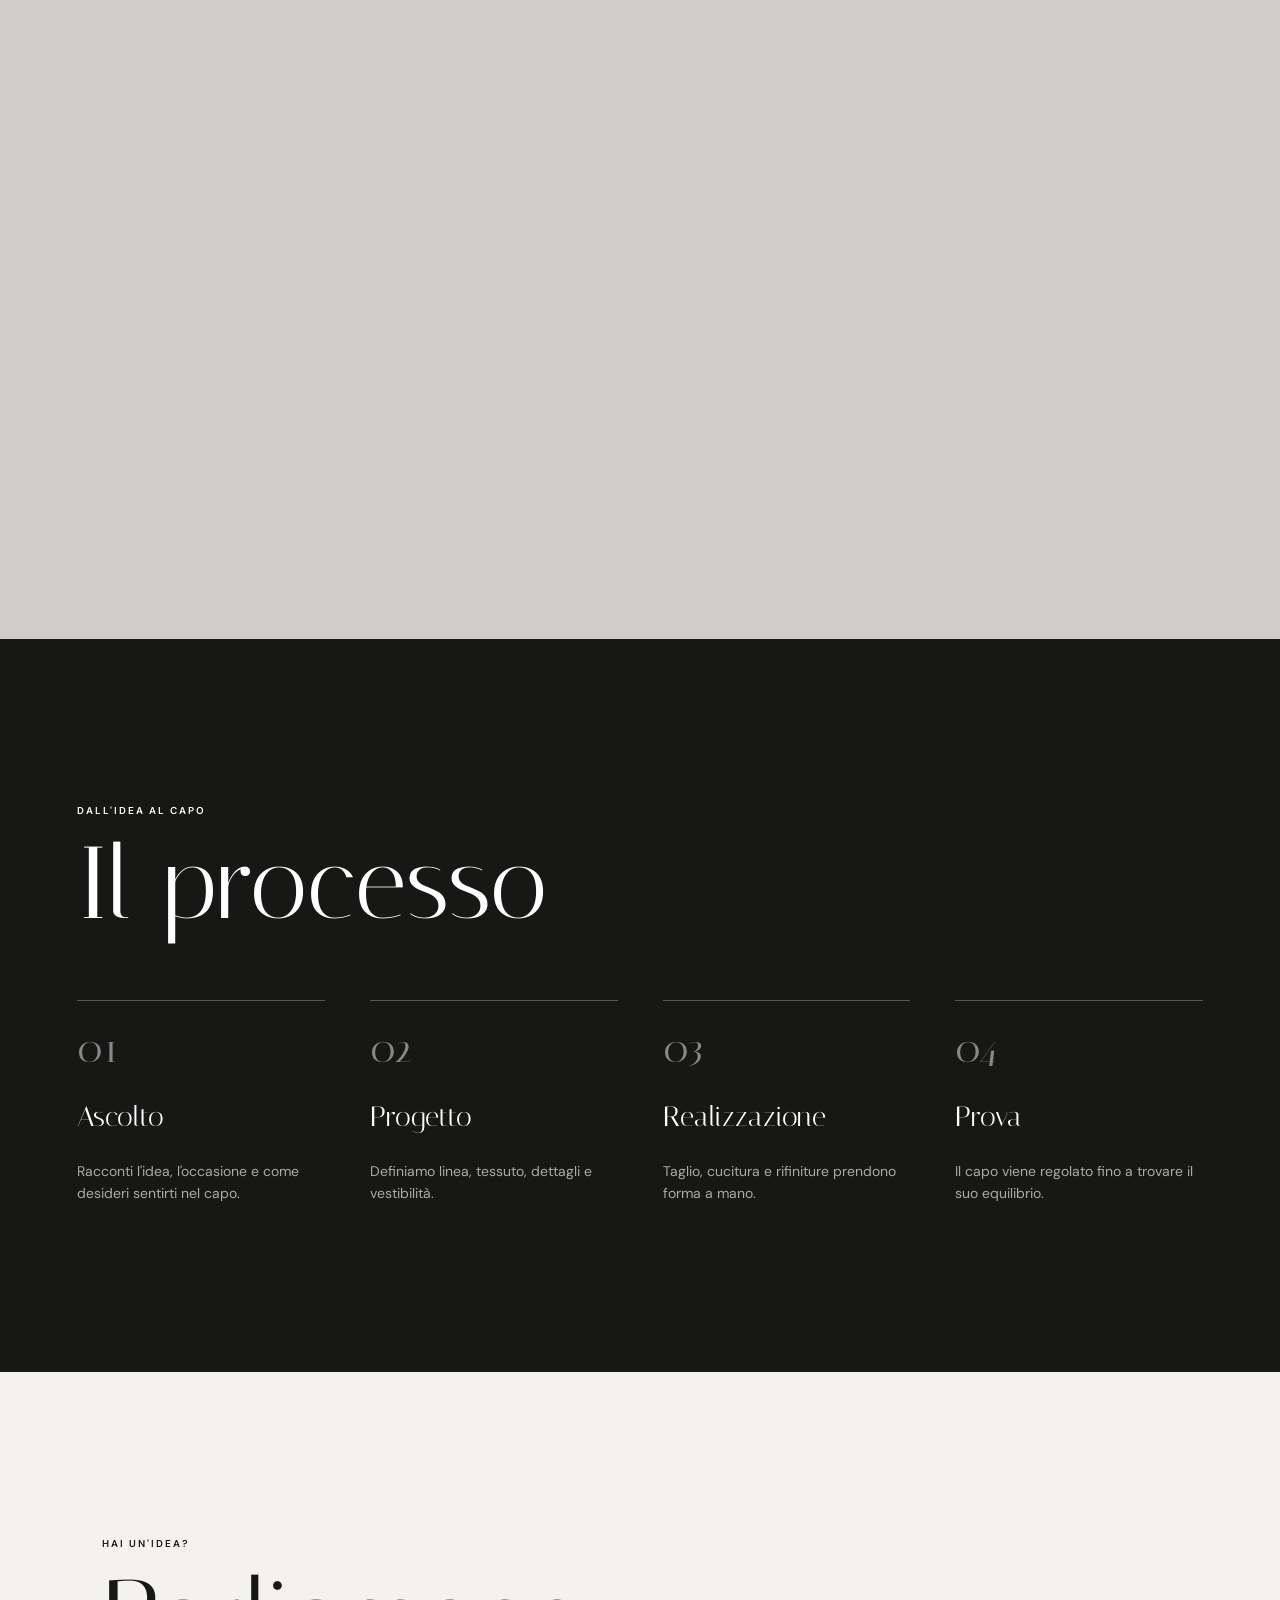
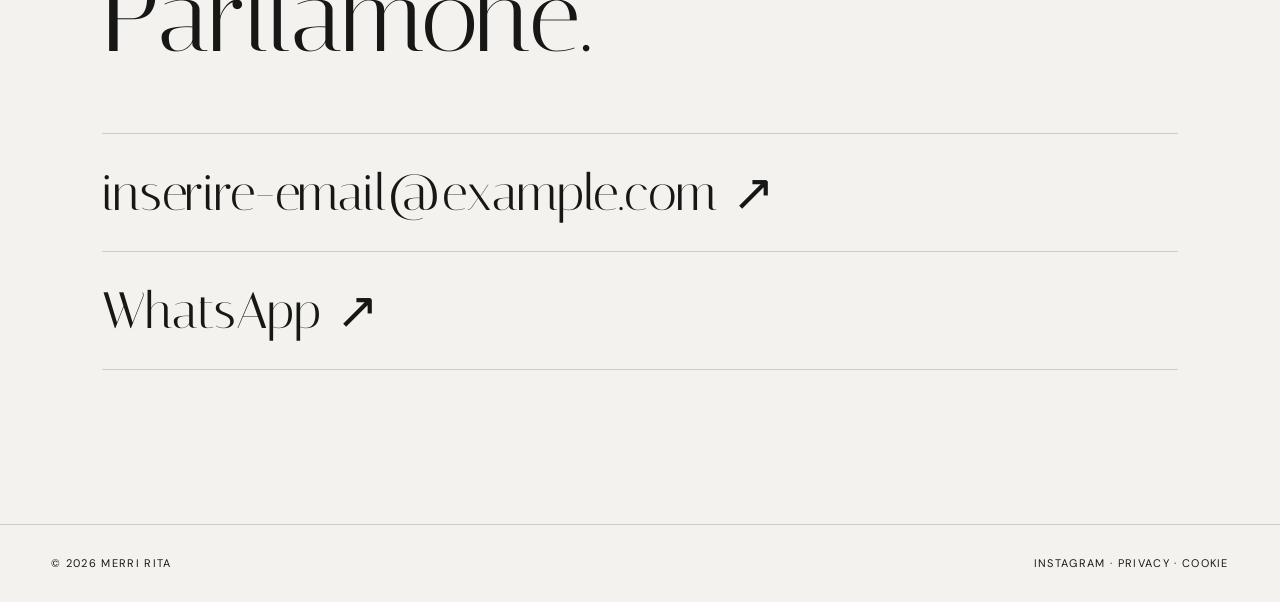
==== commit 20d58253: "Add files via upload Restore original version" ====
--- a/index.html
+++ b/index.html
@@ -1 +1,7 @@
-<!doctype html><html lang="it"><head><meta charset="utf-8"><meta name="viewport" content="width=device-width,initial-scale=1"><title>Atelier Rita | Sartoria artigianale</title><link rel="stylesheet" href="styles.css"></head><body><header class="nav"><a class="logo" href="index.html">Atelier Rita</a><div><a href="index.html#storia">Chi sono</a><a href="catalogo.html">Creazioni</a><a href="index.html#processo">Processo</a><a href="index.html#contatti">Contatti</a></div></header><main><section class="hero"><div class="copy reveal"><p class="ey">Sartoria artigianale · Sardegna</p><h1>Creazioni che<br><em>prendono forma.</em></h1><p class="lead">Capi su misura, trasformazioni e dettagli realizzati con precisione e cura.</p><a class="btn" href="catalogo.html">Esplora il catalogo <span>↗</span></a></div><a class="photo" href="catalogo.html"><img src="assets/images/hero.jpg" alt="Creazione Atelier Rita"></a></section><section class="manifesto" id="storia"><p class="ey reveal">Una storia cucita a mano</p><h2 class="reveal">L'eleganza vive nella qualità del taglio, nel movimento del tessuto e nei dettagli che durano.</h2></section><section class="grid"><a class="tile" href="catalogo.html"><img src="assets/images/look-1.jpg" alt="Creazione sartoriale"><span>01 · Creazioni</span></a><a class="tile" href="catalogo.html"><img src="assets/images/look-2.jpg" alt="Dettaglio sartoriale"><span>02 · Dettagli</span></a><a class="tile" href="catalogo.html"><img src="assets/images/look-3.jpg" alt="Capo in movimento"><span>03 · Movimento</span></a><a class="tile" href="catalogo.html"><img src="assets/images/process.jpg" alt="Lavorazione"><span>04 · Fatto a mano</span></a></section><section class="process" id="processo"><p class="ey">Dall'idea al capo</p><h2>Il processo</h2><div class="steps"><article><b>01</b><h3>Ascolto</h3><p>Idea, occasione e desideri.</p></article><article><b>02</b><h3>Progetto</h3><p>Linea, tessuto e dettagli.</p></article><article><b>03</b><h3>Realizzazione</h3><p>Taglio, cucitura e rifiniture.</p></article><article><b>04</b><h3>Prova</h3><p>Regolazione della vestibilità.</p></article></div></section><section class="contact" id="contatti"><p class="ey">Hai un'idea?</p><h2>Parliamone.</h2><a href="mailto:inserire-email@example.com">inserire-email@example.com ↗</a><a href="#">WhatsApp ↗</a></section></main><footer><span>© 2026 Atelier Rita · Tutti i diritti riservati.</span><span>Instagram · Privacy · Cookie</span></footer><script src="app.js"></script></body></html>+<!doctype html><html lang="it"><head><meta charset="utf-8"><meta name="viewport" content="width=device-width,initial-scale=1"><meta name="description" content="Merri Rita, sartoria artigianale e creazioni su misura."><title>Merri Rita | Sartoria artigianale</title><link rel="preconnect" href="https://fonts.googleapis.com"><link rel="preconnect" href="https://fonts.gstatic.com" crossorigin><link href="https://fonts.googleapis.com/css2?family=DM+Sans:wght@300;400;500;600&family=Italiana&display=swap" rel="stylesheet"><link rel="stylesheet" href="styles.css"></head><body>
+<div class="cursor"></div><header class="topbar"><a class="brand" href="index.html">Merri Rita<span>Sartoria artigianale</span></a><button class="menu" aria-label="Apri menu">Menu</button><nav><a href="#storia">Chi sono</a><a href="catalogo.html">Creazioni</a><a href="#processo">Il processo</a><a href="#contatti">Contatti</a></nav><a class="pill" href="#contatti">Richiedi un preventivo</a></header>
+<main><section class="hero"><div class="hero-copy reveal"><p class="eyebrow">Sartoria artigianale · Sardegna</p><h1>Creazioni che<br><em>prendono forma.</em></h1><p class="lead">Capi su misura, trasformazioni e dettagli realizzati lentamente, con precisione e cura.</p><a class="cta" href="catalogo.html">Esplora il catalogo <span>↗</span></a></div><a href="catalogo.html" class="hero-media image-reveal"><img src="assets/images/hero.jpg" alt="Anteprima editoriale della collezione Merri Rita"><span class="vertical">Scorri per scoprire</span></a><div class="marquee"><div>MERRI RITA · FATTO A MANO · SU MISURA · MERRI RITA · FATTO A MANO · SU MISURA ·</div></div></section>
+<section class="manifesto" id="storia"><p class="eyebrow reveal">Una storia cucita a mano</p><h2 class="split reveal">L'eleganza non ha bisogno di rumore. Vive nella qualità del taglio, nel movimento del tessuto e nei dettagli che durano.</h2></section>
+<section class="editorial-grid"><a class="tile tall image-reveal" href="catalogo.html"><img src="assets/images/look-1.jpg" alt="Creazione sartoriale"><span>01 · Creazioni</span></a><div class="tile text-card reveal"><p>Ogni capo nasce da un incontro, una misura, una scelta di materia.</p><a href="catalogo.html">Scopri i capi →</a></div><a class="tile image-reveal" href="catalogo.html"><img src="assets/images/look-2.jpg" alt="Dettaglio sartoriale"><span>02 · Dettagli</span></a><a class="tile wide image-reveal" href="catalogo.html"><img src="assets/images/look-3.jpg" alt="Abito in movimento"><span>03 · Movimento</span></a></section>
+<section class="process" id="processo"><div class="section-head reveal"><p class="eyebrow">Dall'idea al capo</p><h2>Il processo</h2></div><div class="steps"><article class="reveal"><b>01</b><h3>Ascolto</h3><p>Racconti l'idea, l'occasione e come desideri sentirti nel capo.</p></article><article class="reveal"><b>02</b><h3>Progetto</h3><p>Definiamo linea, tessuto, dettagli e vestibilità.</p></article><article class="reveal"><b>03</b><h3>Realizzazione</h3><p>Taglio, cucitura e rifiniture prendono forma a mano.</p></article><article class="reveal"><b>04</b><h3>Prova</h3><p>Il capo viene regolato fino a trovare il suo equilibrio.</p></article></div></section>
+<section class="contact" id="contatti"><div class="reveal"><p class="eyebrow">Hai un'idea?</p><h2>Parliamone.</h2></div><a class="big-link" href="mailto:inserire-email@example.com">inserire-email@example.com ↗</a><a class="big-link" href="#">WhatsApp ↗</a></section></main><footer><span>© 2026 Merri Rita</span><span>Instagram · Privacy · Cookie</span></footer><script src="app.js"></script></body></html>
--- a/styles.css
+++ b/styles.css
@@ -1 +1 @@
-@import url("https://fonts.googleapis.com/css2?family=DM+Sans:wght@300;400;500&family=Italiana&display=swap");:root{--p:#f2f0eb;--i:#171715;--m:#6d6b65;--b:#c9c5bc}*{box-sizing:border-box}html{scroll-behavior:smooth}body{margin:0;background:var(--p);color:var(--i);font:14px/1.6 "DM Sans",sans-serif}a{color:inherit;text-decoration:none}img{width:100%;height:100%;object-fit:cover}.nav{height:78px;position:sticky;top:0;z-index:20;display:flex;align-items:center;justify-content:space-between;padding:0 4vw;background:rgba(242,240,235,.9);backdrop-filter:blur(14px);border-bottom:1px solid var(--b)}.logo{font:28px Italiana}.nav div{display:flex;gap:28px;text-transform:uppercase;font-size:10px;letter-spacing:.16em}.hero{min-height:calc(100vh - 78px);display:grid;grid-template-columns:42% 58%}.copy{padding:8vw;display:flex;flex-direction:column;justify-content:center}.ey{font-size:10px;text-transform:uppercase;letter-spacing:.22em}.hero h1,.head h1,.info h1{font:clamp(60px,8vw,126px)/.88 Italiana;margin:25px 0}.hero h1 em{color:#53616d}.lead{max-width:440px;color:var(--m);font-size:16px}.btn{display:inline-flex;justify-content:space-between;width:240px;margin-top:35px;padding:16px 18px;background:var(--i);color:white;text-transform:uppercase;font-size:10px;letter-spacing:.15em}.photo{overflow:hidden}.photo img,.card img{transition:transform 1s}.photo:hover img,.card:hover img{transform:scale(1.03)}.manifesto{padding:13vw 8vw}.manifesto h2{max-width:1100px;font:clamp(40px,6vw,86px)/1.03 Italiana}.grid{display:grid;grid-template-columns:repeat(2,1fr);gap:1px;background:var(--b)}.tile{height:75vh;position:relative;overflow:hidden}.tile span{position:absolute;bottom:20px;left:20px;background:var(--p);padding:9px 12px;font-size:10px;text-transform:uppercase;letter-spacing:.14em}.process{background:var(--i);color:white;padding:10vw 6vw}.process h2,.contact h2{font:clamp(55px,8vw,110px) Italiana;margin:15px 0 60px}.steps{display:grid;grid-template-columns:repeat(4,1fr);gap:35px}.steps article{border-top:1px solid #555}.steps b{font:38px Italiana;color:#888}.contact{padding:11vw 8vw}.contact a{display:block;border-top:1px solid var(--b);padding:22px 0;font:clamp(24px,4vw,54px) Italiana}footer{display:flex;justify-content:space-between;padding:28px 4vw;border-top:1px solid var(--b);font-size:10px;text-transform:uppercase;letter-spacing:.12em}.head{display:grid;grid-template-columns:45% 55%;min-height:65vh}.head>div:first-child{padding:8vw 6vw}.catalog{padding:40px 4vw 10vw}.filters{display:flex;gap:10px;padding:20px 0;border-bottom:1px solid var(--b)}button{border:0;background:none;padding:10px 18px;text-transform:uppercase;font-size:10px;letter-spacing:.12em}.active{background:var(--i);color:white}.cards{display:grid;grid-template-columns:repeat(3,1fr);gap:70px 20px;padding-top:60px}.card>div{height:510px;overflow:hidden;position:relative}.card i{position:absolute;right:15px;top:15px;background:white;border-radius:50%;width:50px;height:50px;display:grid;place-items:center;font-style:normal}.card h2{font:28px Italiana;margin:8px 0}.card small{display:block;margin-top:15px;text-transform:uppercase;letter-spacing:.15em}.hidden{display:none}.product{display:grid;grid-template-columns:58% 42%;min-height:calc(100vh - 78px)}.viewer{height:78vh;margin:40px;background:#e7e4de;position:relative;cursor:ew-resize;touch-action:none}.hint{position:absolute;bottom:20px;left:50%;transform:translateX(-50%);background:white;padding:12px;white-space:nowrap}.info{padding:7vw 5vw;display:flex;flex-direction:column;justify-content:center}.info h1{font-size:clamp(55px,6vw,90px)}dl div{display:flex;justify-content:space-between;padding:14px 0;border-bottom:1px solid var(--b)}.detail{display:grid;grid-template-columns:1fr 1fr 1fr}.detail>*{height:55vh}.detail section{padding:5vw;display:flex;flex-direction:column;justify-content:center}.reveal{opacity:0;transform:translateY(35px);transition:.9s}.reveal.on{opacity:1;transform:none}@media(max-width:800px){.nav div{display:none}.hero,.head,.product{grid-template-columns:1fr}.photo,.head .photo{height:60vh}.grid,.cards{grid-template-columns:1fr}.steps{grid-template-columns:1fr 1fr}.detail{grid-template-columns:1fr}.viewer{height:65vh;margin:20px}.hero h1,.head h1{font-size:60px}}@media(prefers-reduced-motion:reduce){*{transition:none!important}.reveal{opacity:1;transform:none}}+:root{--ink:#171715;--paper:#f3f2ee;--line:#ceccc5;--muted:#6f6e68;--blue:#53616d}*{box-sizing:border-box}html{scroll-behavior:smooth}body{margin:0;background:var(--paper);color:var(--ink);font:14px/1.55 'DM Sans',sans-serif}body::selection{background:var(--ink);color:#fff}a{color:inherit;text-decoration:none}img{display:block;width:100%;height:100%;object-fit:cover}.topbar{position:sticky;top:0;z-index:50;height:82px;display:flex;align-items:center;justify-content:space-between;padding:0 4vw;border-bottom:1px solid var(--line);background:rgba(243,242,238,.88);backdrop-filter:blur(16px)}.brand{font-family:Italiana,serif;font-size:26px;letter-spacing:.02em}.brand span{display:block;font:8px 'DM Sans';text-transform:uppercase;letter-spacing:.23em}.topbar nav{display:flex;gap:32px;text-transform:uppercase;font-size:11px;letter-spacing:.12em}.topbar nav a{position:relative}.topbar nav a:after{content:"";position:absolute;left:0;right:100%;bottom:-7px;height:1px;background:var(--ink);transition:.4s}.topbar nav a:hover:after,.topbar nav a.active:after{right:0}.pill{border:1px solid var(--ink);padding:12px 16px;text-transform:uppercase;font-size:10px;letter-spacing:.11em;transition:.3s}.pill:hover,.cta:hover{background:var(--ink);color:#fff}.menu{display:none;background:none;border:0}.hero{min-height:calc(100vh - 82px);display:grid;grid-template-columns:42% 58%;position:relative;overflow:hidden}.hero-copy{padding:9vw 5vw 9vw 8vw;display:flex;flex-direction:column;justify-content:center}.eyebrow{text-transform:uppercase;letter-spacing:.2em;font-size:10px;font-weight:600}.hero h1,.catalog-hero h1,.product-copy h1{font:clamp(62px,8vw,130px)/.86 Italiana,serif;margin:30px 0}.hero h1 em{font-style:italic;color:var(--blue)}.lead{max-width:480px;color:var(--muted);font-size:16px}.cta{display:flex;align-items:center;justify-content:space-between;width:max-content;min-width:230px;margin-top:35px;padding:16px 18px;background:var(--ink);color:white;text-transform:uppercase;font-size:10px;letter-spacing:.15em;border:1px solid var(--ink);transition:.3s}.hero-media{position:relative;overflow:hidden}.hero-media img{transition:transform 1.4s cubic-bezier(.2,.8,.2,1)}.hero-media:hover img{transform:scale(1.025)}.vertical{position:absolute;right:18px;bottom:28px;color:#fff;writing-mode:vertical-rl;text-transform:uppercase;font-size:9px;letter-spacing:.25em}.marquee{position:absolute;bottom:0;left:0;right:0;overflow:hidden;background:var(--ink);color:#fff;padding:10px;text-transform:uppercase;letter-spacing:.22em}.marquee div{white-space:nowrap;animation:marquee 18s linear infinite}@keyframes marquee{to{transform:translateX(-50%)}}.manifesto{padding:14vw 8vw}.manifesto h2{max-width:1150px;font:clamp(42px,6vw,90px)/1.02 Italiana,serif;margin:30px 0}.editorial-grid{display:grid;grid-template-columns:1.1fr .9fr;gap:1px;background:var(--line)}.tile{min-height:55vh;position:relative;overflow:hidden;background:var(--paper)}.tile img{transition:transform 1.2s}.tile:hover img{transform:scale(1.035)}.tile span{position:absolute;left:25px;bottom:20px;color:#fff;text-transform:uppercase;font-size:10px;letter-spacing:.2em}.tile.tall{grid-row:span 2;min-height:110vh}.tile.wide{grid-column:2}.text-card{display:flex;flex-direction:column;justify-content:center;padding:8vw}.text-card p{font:42px/1.1 Italiana,serif}.process{padding:12vw 6vw;background:var(--ink);color:#fff}.section-head h2,.contact h2,.detail-strip h2{font:clamp(55px,8vw,110px)/.9 Italiana,serif;margin:20px 0 70px}.steps{display:grid;grid-template-columns:repeat(4,1fr);gap:45px}.steps article{border-top:1px solid #555;padding-top:24px}.steps b{font:40px Italiana;color:#888}.steps h3{font:28px Italiana}.steps p{color:#aaa}.contact{padding:12vw 8vw}.big-link{display:block;font:clamp(28px,4vw,60px) Italiana;border-top:1px solid var(--line);padding:28px 0}.big-link:last-child{border-bottom:1px solid var(--line)}footer{display:flex;justify-content:space-between;padding:30px 4vw;border-top:1px solid var(--line);font-size:11px;text-transform:uppercase;letter-spacing:.12em}.catalog-hero{display:grid;grid-template-columns:42% 58%;min-height:70vh}.catalog-hero>div:first-child{padding:9vw 6vw}.catalog-hero h1{margin-bottom:30px}.catalog-hero p{max-width:360px;color:var(--muted)}.catalog-hero>div:last-child{overflow:hidden}.catalog{padding:30px 4vw 10vw}.filters{display:flex;gap:12px;border-bottom:1px solid var(--line);padding:20px 0 30px;position:sticky;top:82px;background:var(--paper);z-index:20}.filter{border:0;background:none;padding:10px 20px;text-transform:uppercase;font-size:10px;letter-spacing:.15em;cursor:pointer}.filter.active{background:var(--ink);color:#fff}.product-grid{display:grid;grid-template-columns:repeat(3,1fr);gap:6vw 20px;padding-top:60px}.product{transition:opacity .4s,transform .4s}.product.hidden{opacity:0;transform:scale(.96);display:none}.product.offset{transform:translateY(80px)}.product>div{height:520px;position:relative;overflow:hidden}.product img{transition:transform .9s}.product:hover img{transform:scale(1.035)}.product i{position:absolute;right:15px;top:15px;background:#fff;border-radius:50%;width:48px;height:48px;display:grid;place-items:center;font-style:normal;font-size:10px}.product small{display:block;margin-top:18px;text-transform:uppercase;letter-spacing:.18em;color:var(--muted)}.product h2{font:28px Italiana;margin:8px 0}.product span{text-transform:uppercase;font-size:10px;letter-spacing:.1em}.product-page{min-height:calc(100vh - 82px);display:grid;grid-template-columns:58% 42%}.viewer-wrap{background:#e8e6e0;display:grid;place-items:center;padding:50px}.viewer{width:min(100%,720px);height:78vh;position:relative;cursor:ew-resize;touch-action:none;overflow:hidden}.viewer-hint{position:absolute;left:50%;bottom:20px;transform:translateX(-50%);padding:12px 18px;background:rgba(255,255,255,.9);font-size:10px;text-transform:uppercase;letter-spacing:.14em;white-space:nowrap}.product-copy{padding:7vw 5vw;display:flex;flex-direction:column;justify-content:center}.back{margin-bottom:70px;text-transform:uppercase;font-size:10px;letter-spacing:.12em}.product-copy h1{font-size:clamp(58px,6vw,94px)}dl{margin:35px 0;border-top:1px solid var(--line)}dl div{display:flex;justify-content:space-between;border-bottom:1px solid var(--line);padding:15px 0}dt{color:var(--muted)}.detail-strip{display:grid;grid-template-columns:1fr 1fr 1fr;align-items:stretch}.detail-strip img{height:60vh}.detail-strip>div{padding:6vw 4vw;display:flex;flex-direction:column;justify-content:center}.detail-strip h2{font-size:50px;margin:20px 0}.reveal{opacity:0;transform:translateY(45px);transition:opacity .9s,transform .9s cubic-bezier(.2,.8,.2,1)}.reveal.visible{opacity:1;transform:none}.image-reveal{clip-path:inset(0 0 100% 0);transition:clip-path 1.2s cubic-bezier(.2,.8,.2,1)}.image-reveal.visible{clip-path:inset(0)}.cursor{position:fixed;width:16px;height:16px;border:1px solid var(--ink);border-radius:50%;pointer-events:none;z-index:99;transform:translate(-50%,-50%);transition:width .2s,height .2s;display:none}@media(pointer:fine){.cursor{display:block}}@media(max-width:900px){.topbar{height:70px}.topbar nav,.topbar>.pill{display:none}.menu{display:block}.hero,.catalog-hero,.product-page{grid-template-columns:1fr}.hero-copy{padding:18vw 7vw 12vw}.hero-media{height:65vh}.manifesto{padding:25vw 7vw}.editorial-grid{grid-template-columns:1fr}.tile.tall{min-height:80vh}.tile.wide{grid-column:auto}.steps{grid-template-columns:1fr 1fr}.catalog-hero>div:first-child{padding:20vw 7vw 12vw}.catalog-hero>div:last-child{height:55vh}.filters{top:70px;overflow:auto}.product-grid{grid-template-columns:1fr 1fr}.product.offset{transform:none}.product>div{height:55vw}.viewer-wrap{padding:20px}.viewer{height:65vh}.detail-strip{grid-template-columns:1fr}.detail-strip img{height:55vh}}@media(max-width:560px){.hero h1,.catalog-hero h1{font-size:58px}.steps,.product-grid{grid-template-columns:1fr}.product>div{height:125vw}.detail-strip h2{font-size:40px}.contact{padding:25vw 7vw}footer{gap:20px;flex-direction:column}}@media(prefers-reduced-motion:reduce){*{scroll-behavior:auto!important;animation:none!important;transition:none!important}.reveal{opacity:1;transform:none}.image-reveal{clip-path:none}}
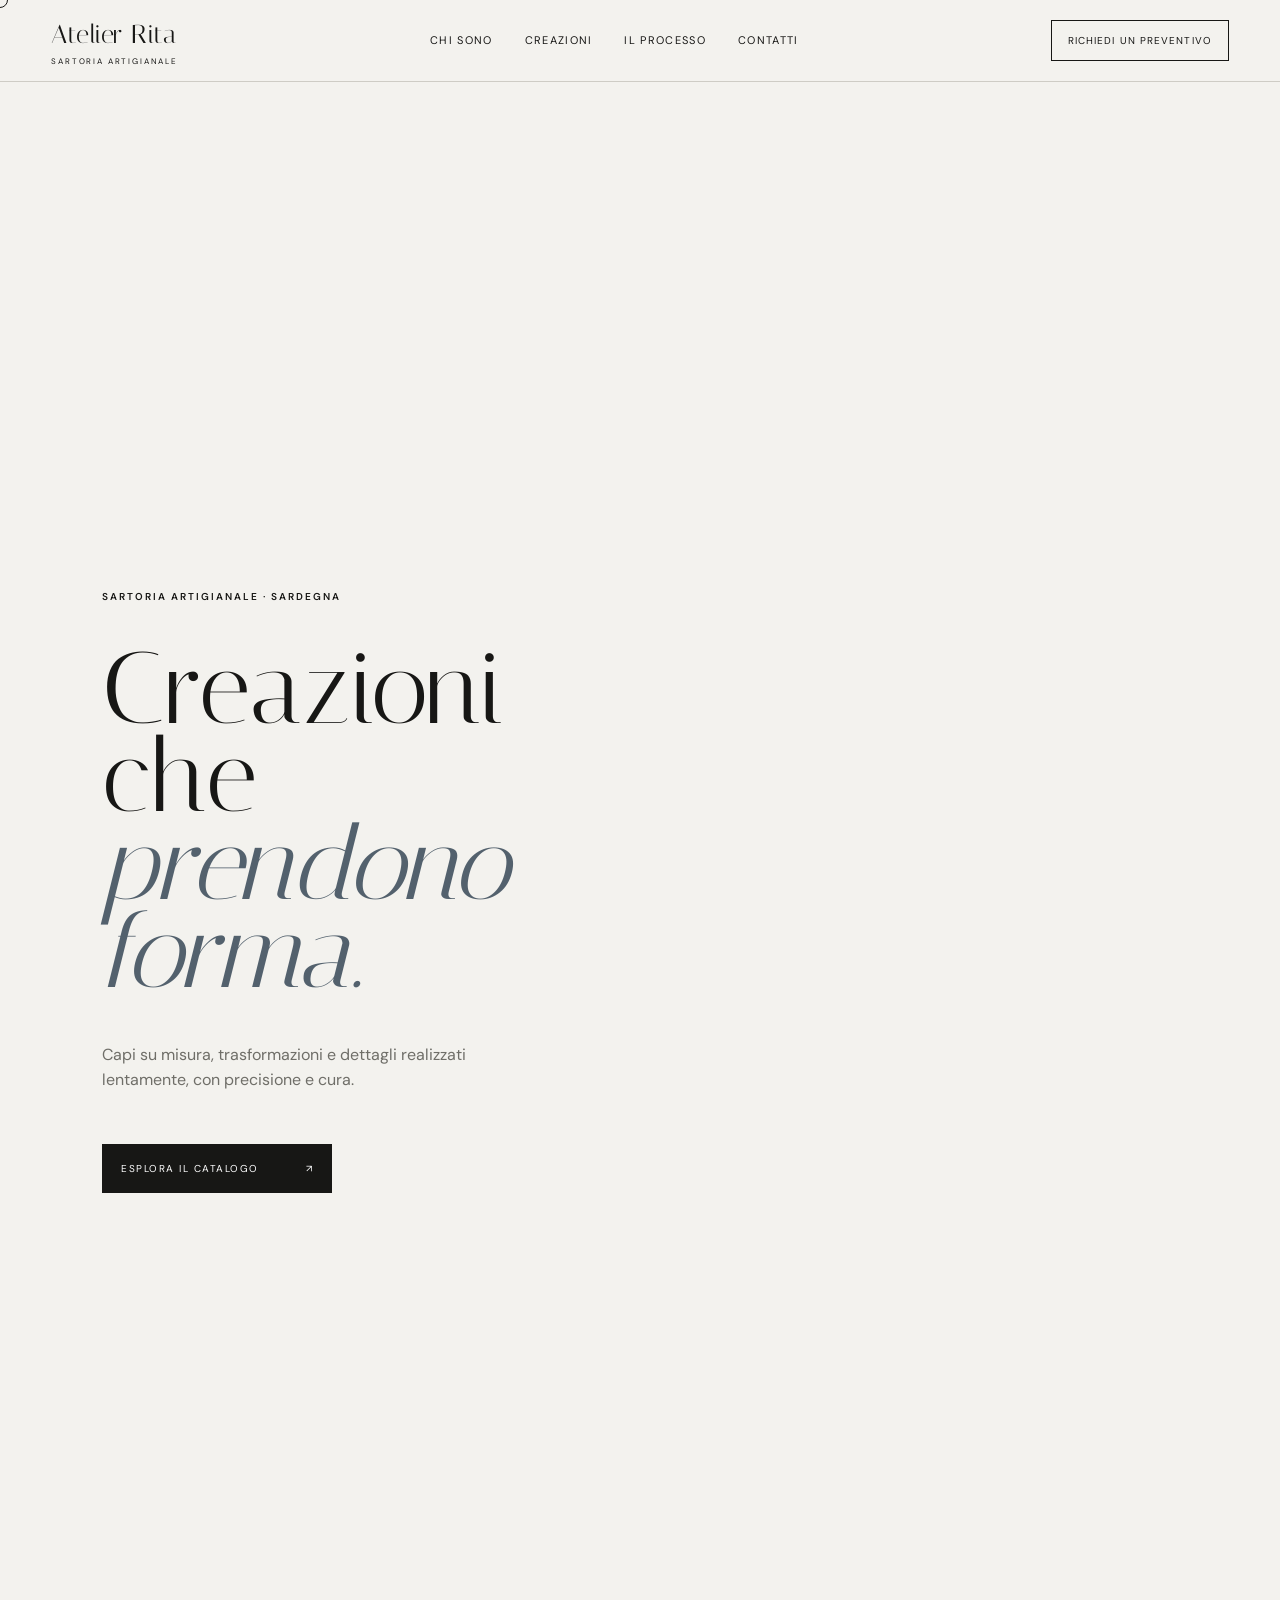
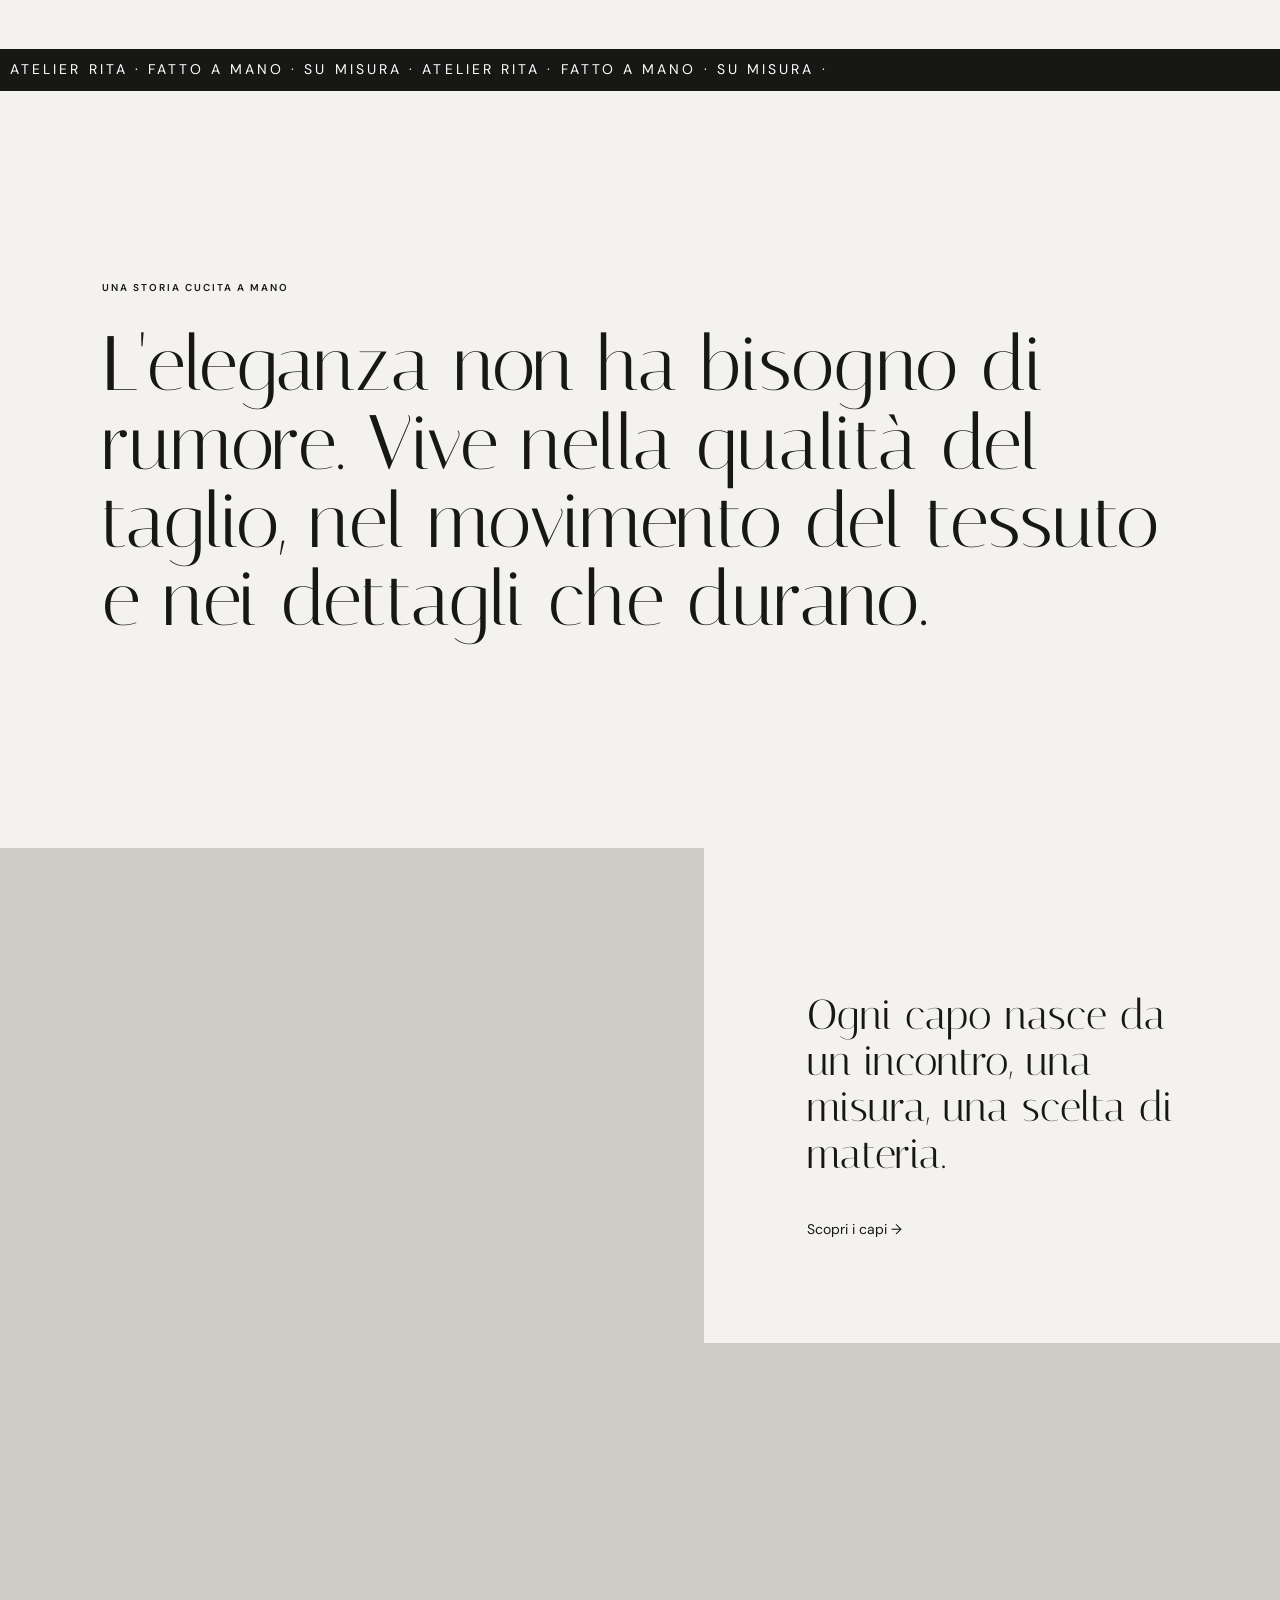
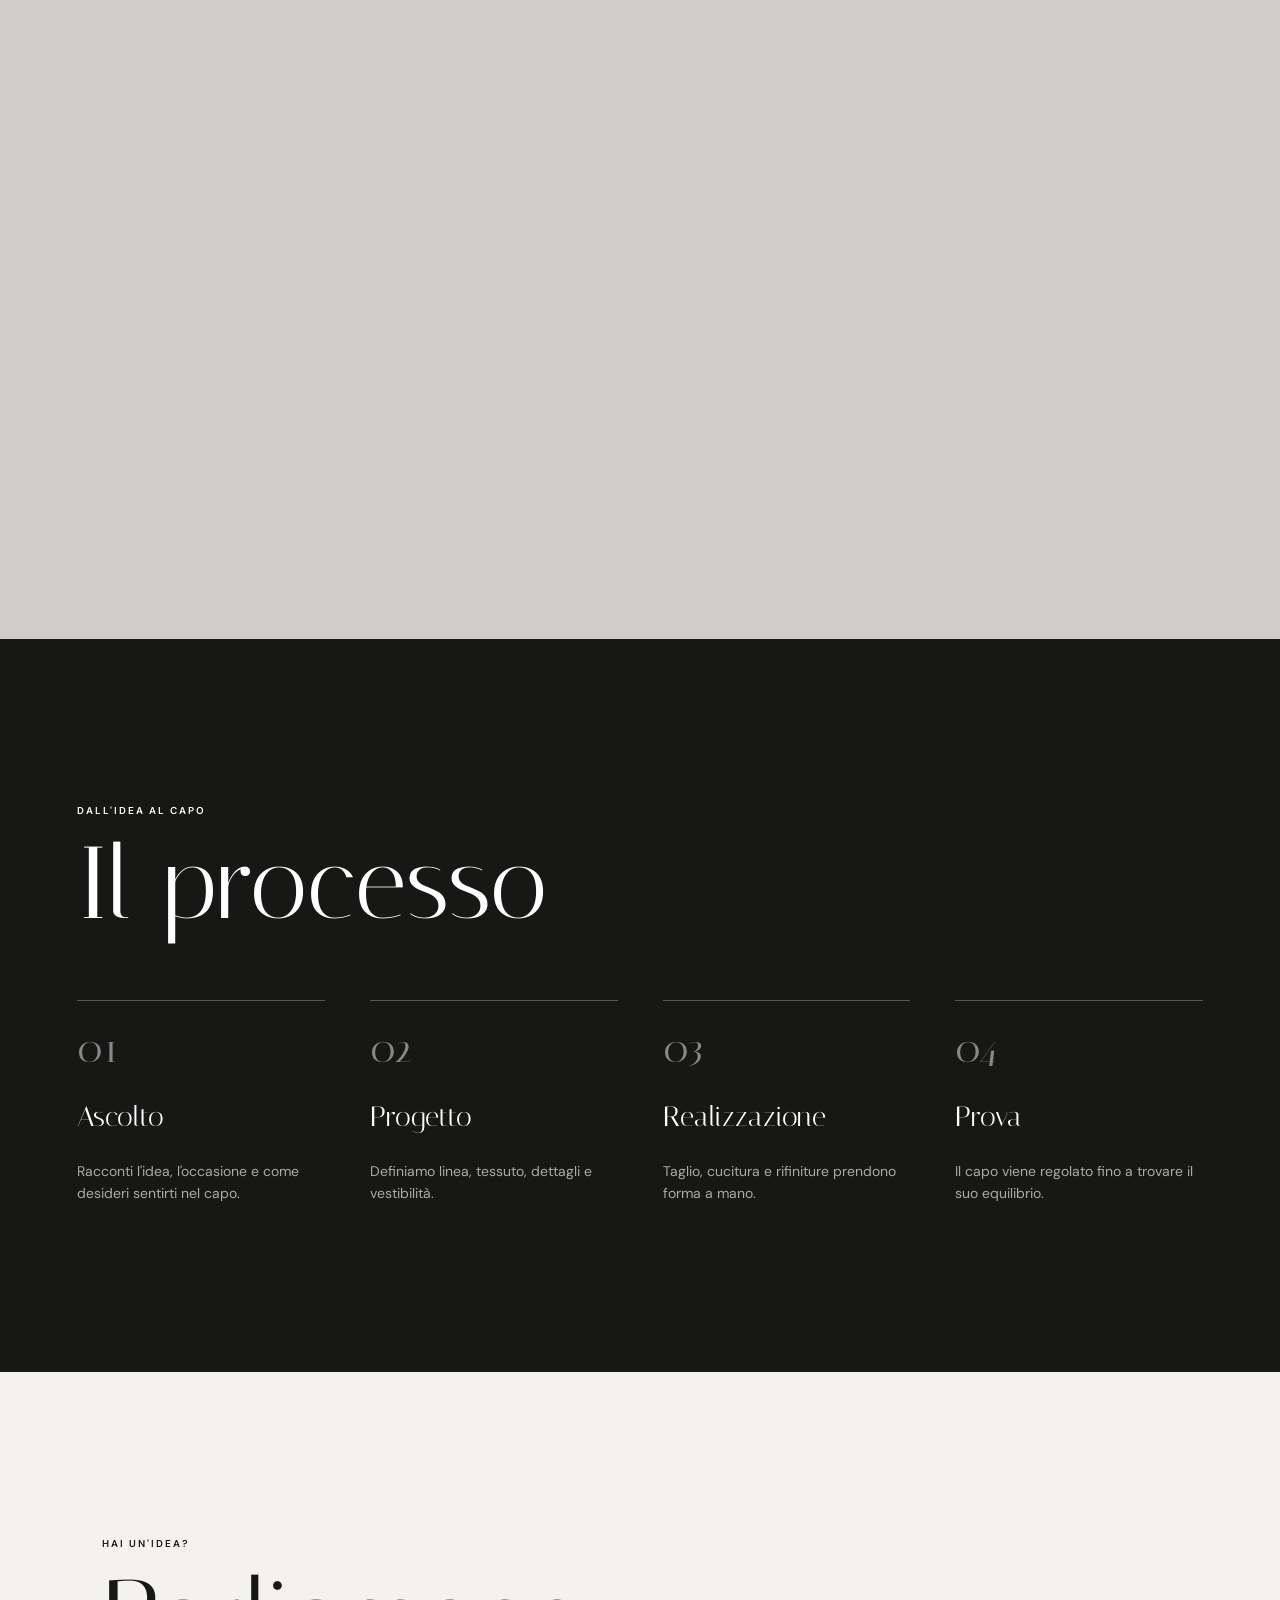
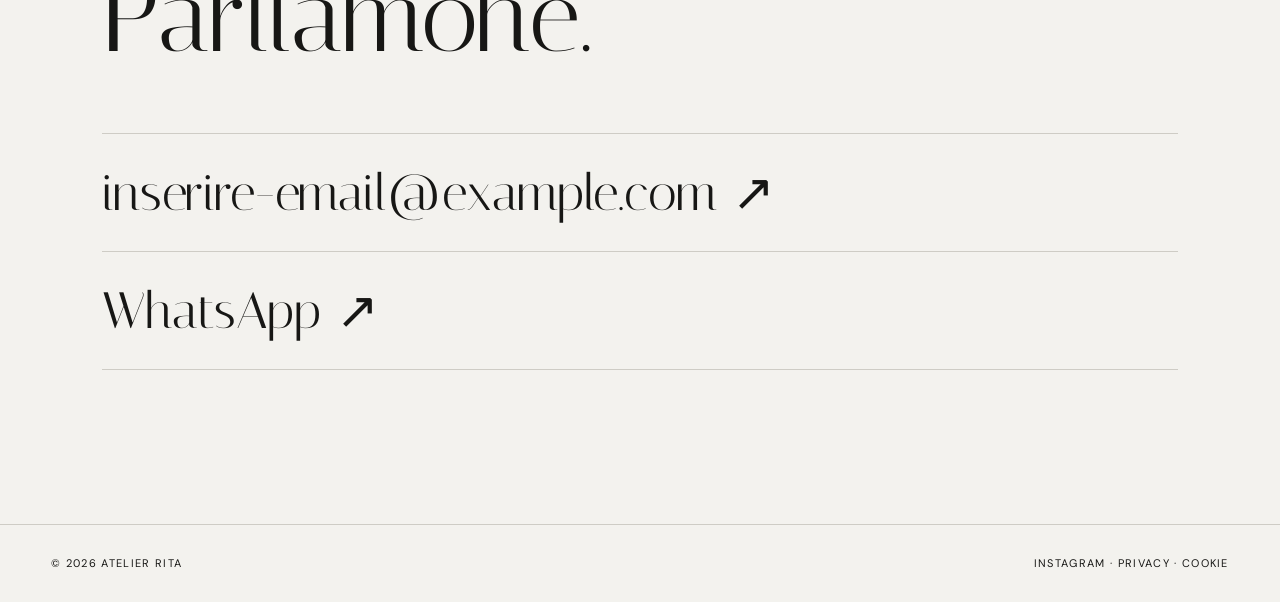
==== commit 15e0f2b3: "Update index.html" ====
--- a/index.html
+++ b/index.html
@@ -1,7 +1,7 @@
-<!doctype html><html lang="it"><head><meta charset="utf-8"><meta name="viewport" content="width=device-width,initial-scale=1"><meta name="description" content="Merri Rita, sartoria artigianale e creazioni su misura."><title>Merri Rita | Sartoria artigianale</title><link rel="preconnect" href="https://fonts.googleapis.com"><link rel="preconnect" href="https://fonts.gstatic.com" crossorigin><link href="https://fonts.googleapis.com/css2?family=DM+Sans:wght@300;400;500;600&family=Italiana&display=swap" rel="stylesheet"><link rel="stylesheet" href="styles.css"></head><body>
-<div class="cursor"></div><header class="topbar"><a class="brand" href="index.html">Merri Rita<span>Sartoria artigianale</span></a><button class="menu" aria-label="Apri menu">Menu</button><nav><a href="#storia">Chi sono</a><a href="catalogo.html">Creazioni</a><a href="#processo">Il processo</a><a href="#contatti">Contatti</a></nav><a class="pill" href="#contatti">Richiedi un preventivo</a></header>
-<main><section class="hero"><div class="hero-copy reveal"><p class="eyebrow">Sartoria artigianale · Sardegna</p><h1>Creazioni che<br><em>prendono forma.</em></h1><p class="lead">Capi su misura, trasformazioni e dettagli realizzati lentamente, con precisione e cura.</p><a class="cta" href="catalogo.html">Esplora il catalogo <span>↗</span></a></div><a href="catalogo.html" class="hero-media image-reveal"><img src="assets/images/hero.jpg" alt="Anteprima editoriale della collezione Merri Rita"><span class="vertical">Scorri per scoprire</span></a><div class="marquee"><div>MERRI RITA · FATTO A MANO · SU MISURA · MERRI RITA · FATTO A MANO · SU MISURA ·</div></div></section>
+<!doctype html><html lang="it"><head><meta charset="utf-8"><meta name="viewport" content="width=device-width,initial-scale=1"><meta name="description" content="Atelier Rita, sartoria artigianale e creazioni su misura."><title>Atelier Rita | Sartoria artigianale</title><link rel="preconnect" href="https://fonts.googleapis.com"><link rel="preconnect" href="https://fonts.gstatic.com" crossorigin><link href="https://fonts.googleapis.com/css2?family=DM+Sans:wght@300;400;500;600&family=Italiana&display=swap" rel="stylesheet"><link rel="stylesheet" href="styles.css"></head><body>
+<div class="cursor"></div><header class="topbar"><a class="brand" href="index.html">Atelier Rita<span>Sartoria artigianale</span></a><button class="menu" aria-label="Apri menu">Menu</button><nav><a href="#storia">Chi sono</a><a href="catalogo.html">Creazioni</a><a href="#processo">Il processo</a><a href="#contatti">Contatti</a></nav><a class="pill" href="#contatti">Richiedi un preventivo</a></header>
+<main><section class="hero"><div class="hero-copy reveal"><p class="eyebrow">Sartoria artigianale · Sardegna</p><h1>Creazioni che<br><em>prendono forma.</em></h1><p class="lead">Capi su misura, trasformazioni e dettagli realizzati lentamente, con precisione e cura.</p><a class="cta" href="catalogo.html">Esplora il catalogo <span>↗</span></a></div><a href="catalogo.html" class="hero-media image-reveal"><img src="assets/images/hero.jpg" alt="Anteprima editoriale della collezione Atelier Rita"><span class="vertical">Scorri per scoprire</span></a><div class="marquee"><div>Atelier RITA · FATTO A MANO · SU MISURA · Atelier RITA · FATTO A MANO · SU MISURA ·</div></div></section>
 <section class="manifesto" id="storia"><p class="eyebrow reveal">Una storia cucita a mano</p><h2 class="split reveal">L'eleganza non ha bisogno di rumore. Vive nella qualità del taglio, nel movimento del tessuto e nei dettagli che durano.</h2></section>
 <section class="editorial-grid"><a class="tile tall image-reveal" href="catalogo.html"><img src="assets/images/look-1.jpg" alt="Creazione sartoriale"><span>01 · Creazioni</span></a><div class="tile text-card reveal"><p>Ogni capo nasce da un incontro, una misura, una scelta di materia.</p><a href="catalogo.html">Scopri i capi →</a></div><a class="tile image-reveal" href="catalogo.html"><img src="assets/images/look-2.jpg" alt="Dettaglio sartoriale"><span>02 · Dettagli</span></a><a class="tile wide image-reveal" href="catalogo.html"><img src="assets/images/look-3.jpg" alt="Abito in movimento"><span>03 · Movimento</span></a></section>
 <section class="process" id="processo"><div class="section-head reveal"><p class="eyebrow">Dall'idea al capo</p><h2>Il processo</h2></div><div class="steps"><article class="reveal"><b>01</b><h3>Ascolto</h3><p>Racconti l'idea, l'occasione e come desideri sentirti nel capo.</p></article><article class="reveal"><b>02</b><h3>Progetto</h3><p>Definiamo linea, tessuto, dettagli e vestibilità.</p></article><article class="reveal"><b>03</b><h3>Realizzazione</h3><p>Taglio, cucitura e rifiniture prendono forma a mano.</p></article><article class="reveal"><b>04</b><h3>Prova</h3><p>Il capo viene regolato fino a trovare il suo equilibrio.</p></article></div></section>
-<section class="contact" id="contatti"><div class="reveal"><p class="eyebrow">Hai un'idea?</p><h2>Parliamone.</h2></div><a class="big-link" href="mailto:inserire-email@example.com">inserire-email@example.com ↗</a><a class="big-link" href="#">WhatsApp ↗</a></section></main><footer><span>© 2026 Merri Rita</span><span>Instagram · Privacy · Cookie</span></footer><script src="app.js"></script></body></html>
+<section class="contact" id="contatti"><div class="reveal"><p class="eyebrow">Hai un'idea?</p><h2>Parliamone.</h2></div><a class="big-link" href="mailto:inserire-email@example.com">inserire-email@example.com ↗</a><a class="big-link" href="#">WhatsApp ↗</a></section></main><footer><span>© 2026 Atelier Rita</span><span>Instagram · Privacy · Cookie</span></footer><script src="app.js"></script></body></html>
